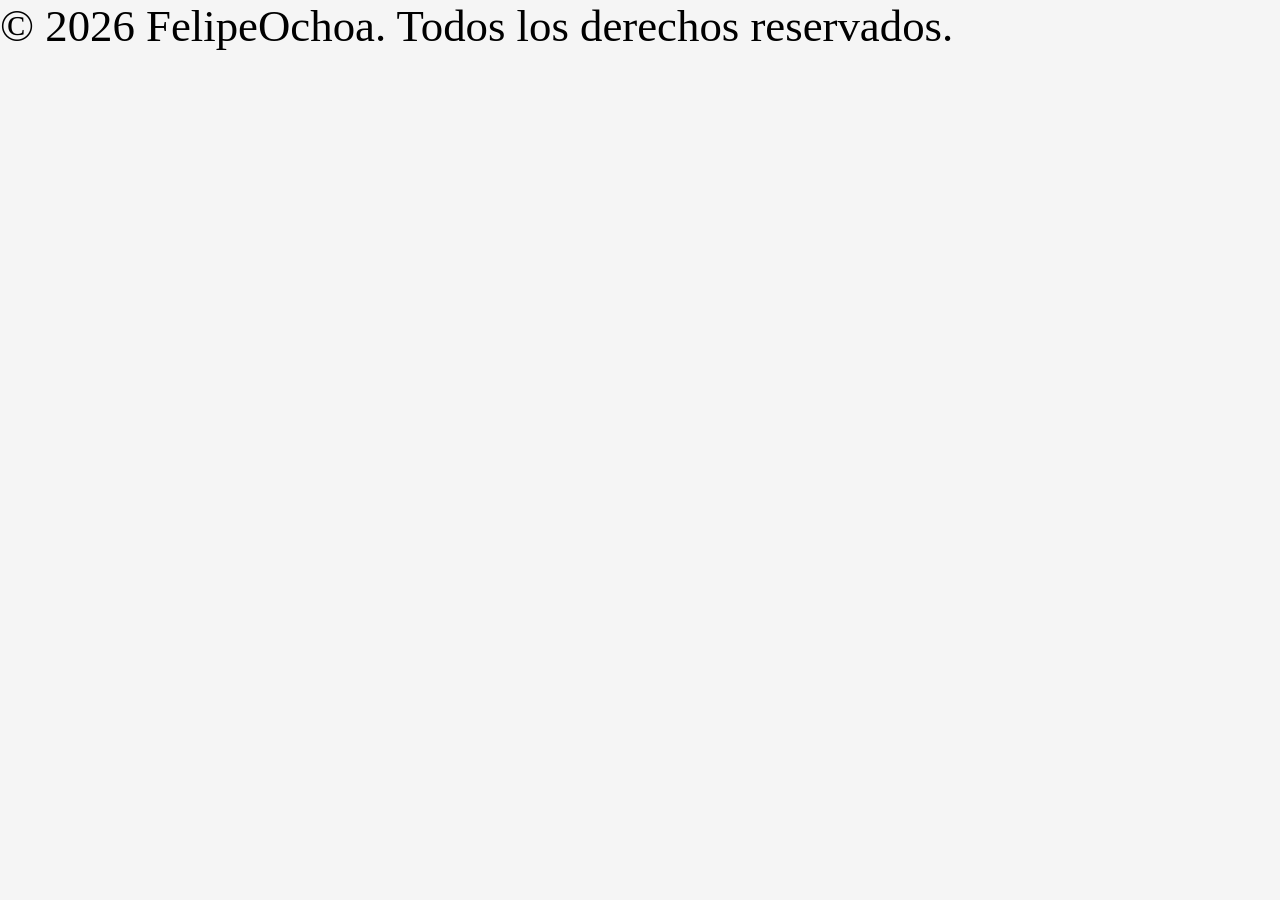
==== index.html @ 76a7f0f1 "Creacion de la estructura inicial, y archivos css principal" ====
<!DOCTYPE html>
    <html lang="es">
    <head>
        <meta charset="UTF-8">
        <meta name="viewport" content="width=device-width, initial-scale=1.0">
        <link rel="stylesheet" href="index.css">
        <title>Landing Page 1</title>
    </head>
    <body>
        <header>

        </header>
        <main>
            
        </main>
        <footer>
            © 2026 FelipeOchoa. Todos los derechos reservados.
        </footer>
    </body>
</html>
---- index.css ----
:root {
    --color-primary: #1E293B;
    --color-secondary: #0D9488;
    --color-success: #10B981;
    --color-error: #EF4444;
    --color-warning: #F59E0B;
    --color-bg: #F8FAFC;
    --color-white: #FFFFFF;
    --color-border: #E2E8F0;
    --color-secondary-10: rgba(13, 148, 136, 0.1);
    --font-main: 'Inter', sans-serif;
    --shadow-sm: 0 1px 3px rgba(0, 0, 0, 0.12), 0 1px 2px rgba(0, 0, 0, 0.24);
    --shadow-md: 0 4px 6px -1px rgba(0, 0, 0, 0.1), 0 2px 4px -1px rgba(0, 0, 0, 0.06);
    --radius-lg: 1em;
    --space-sm: 0.5em;
    --space-md: 1em;
    --space-lg: 1.5em;
}

.seleccion { -webkit-tap-highlight-color: transparent; }


body {
    background: whitesmoke;
    font-size: 3.5vw;
    margin: 0;
    padding: 0;
    width: 100%;
    display: flex;
    place-items: center;
}

@media (min-width: 768px) {
    .body {
        font-size: 3vw;
    }
  }
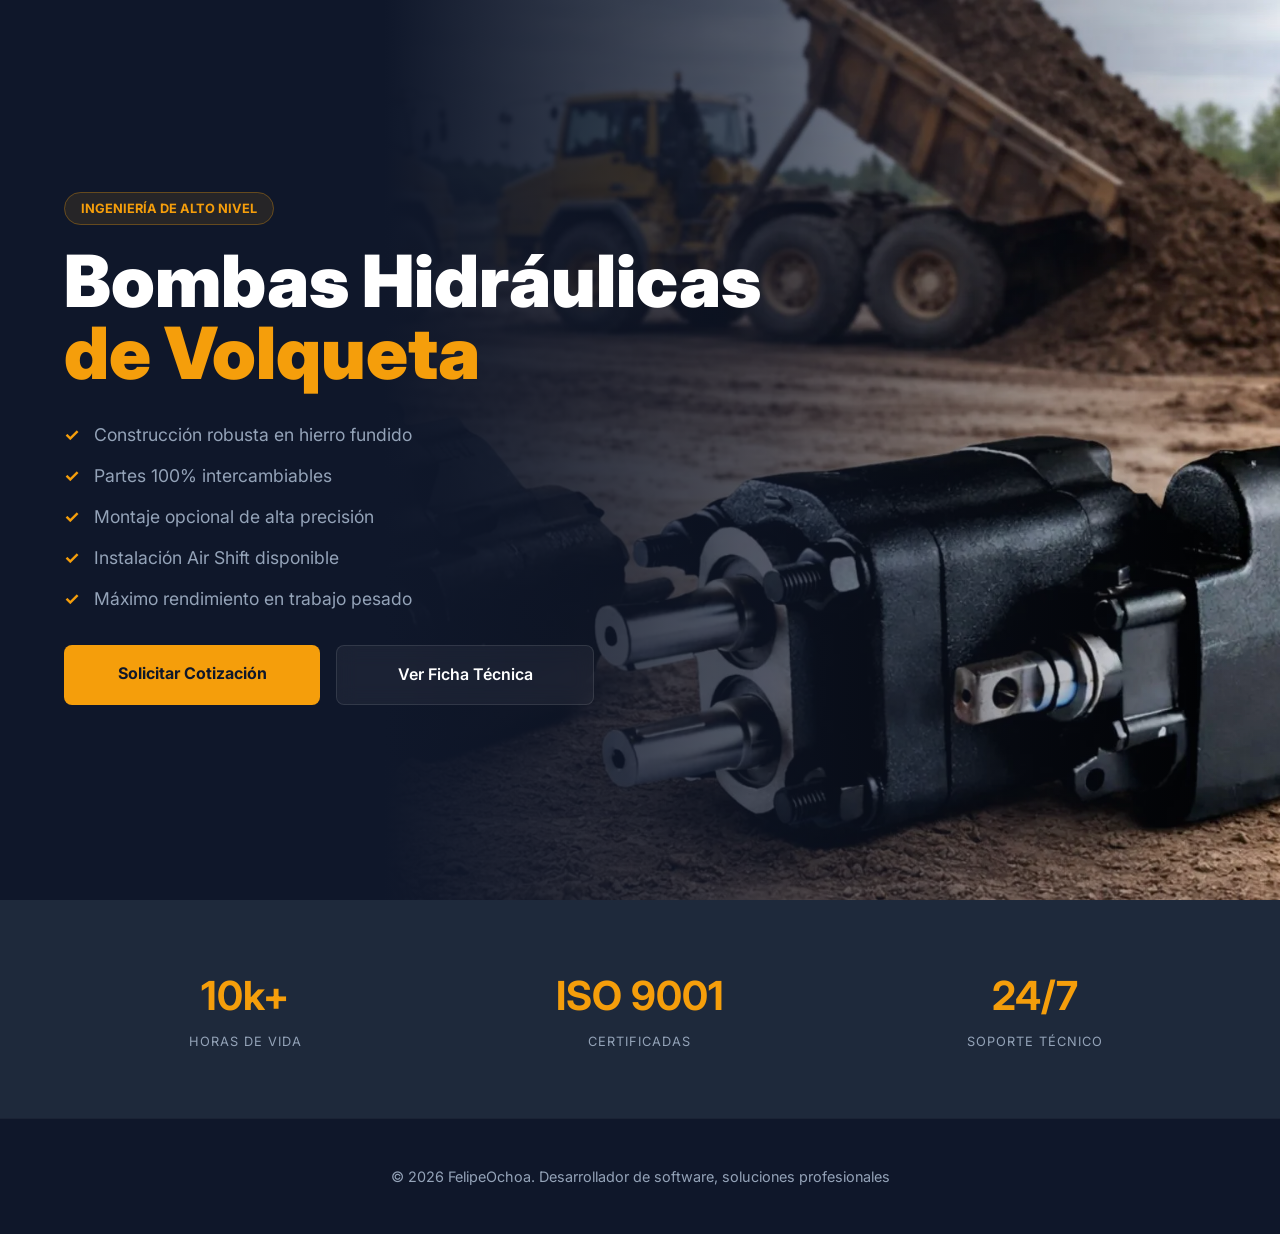
==== commit a946ccc3: "feat: creacion del hero, aplicando modelo semantico y SEO adecuados, creacion de secciones en el mai" ====
--- a/index.html
+++ b/index.html
@@ -1,20 +1,45 @@
 <!DOCTYPE html>
-    <html lang="es">
-    <head>
-        <meta charset="UTF-8">
-        <meta name="viewport" content="width=device-width, initial-scale=1.0">
-        <link rel="stylesheet" href="index.css">
-        <title>Landing Page 1</title>
-    </head>
-    <body>
-        <header>
-
-        </header>
-        <main>
-            
-        </main>
-        <footer>
-            © 2026 FelipeOchoa. Todos los derechos reservados.
-        </footer>
-    </body>
+<html lang="es">
+<head>
+    <meta charset="UTF-8">
+    <meta name="viewport" content="width=device-width, initial-scale=1.0">
+    <link rel="stylesheet" href="index.css">
+    <link href="https://fonts.googleapis.com/css2?family=Inter:wght@400;700;900&display=swap" rel="stylesheet">
+    <title>Bombas Hidráulicas Premium | FelipeOchoa</title>
+</head>
+<body>
+    <header class="mainHeader">
+        <div class="mainHeaderHero">
+            <div class="mainHeaderHeroContainer">
+                <span class="badge">Ingeniería de Alto Nivel</span>
+                <h1>Bombas Hidráulicas <span>de Volqueta</span></h1>
+                <ul class="features-list">
+                    <li>Construcción robusta en hierro fundido</li>
+                    <li>Partes 100% intercambiables</li>
+                    <li>Montaje opcional de alta precisión</li>
+                    <li>Instalación Air Shift disponible</li>
+                    <li>Máximo rendimiento en trabajo pesado</li>
+                </ul>
+                <div class="cta-container">
+                    <a href="#" class="btn-primary">Solicitar Cotización</a>
+                    <a href="#" class="btn-secondary">Ver Ficha Técnica</a>
+                </div>
+            </div>
+            <picture class="mainHeaderHeroImagen">
+                <source srcset="assets/bombas-hidraulicas-volqueta.webp" media="(min-width: 768px)">
+                <img src="assets/bombas-hidraulicas-volqueta.webp" alt="Dos bombas hidráulicas de hierro fundido para volquetas en primer plano con maquinaria pesada trabajando">
+            </picture>
+        </div>
+    </header>
+    <main>
+        <section class="quick-stats">
+            <div class="stat-item"><strong>10k+</strong><span>Horas de Vida</span></div>
+            <div class="stat-item"><strong>ISO 9001</strong><span>Certificadas</span></div>
+            <div class="stat-item"><strong>24/7</strong><span>Soporte Técnico</span></div>
+        </section>
+    </main>
+    <footer>
+        <p>© 2026 FelipeOchoa. Desarrollador de software, soluciones profesionales</p>
+    </footer>
+</body>
 </html>
--- a/index.css
+++ b/index.css
@@ -1,37 +1,209 @@
 :root {
-    --color-primary: #1E293B;
-    --color-secondary: #0D9488;
-    --color-success: #10B981;
-    --color-error: #EF4444;
-    --color-warning: #F59E0B;
-    --color-bg: #F8FAFC;
-    --color-white: #FFFFFF;
-    --color-border: #E2E8F0;
-    --color-secondary-10: rgba(13, 148, 136, 0.1);
+    --color-primary: #f59e0b;
+    --color-primary-hover: #d97706;
+    --color-dark: #0f172a;
+    --color-dark-accent: #1e293b;
+    --color-white: #ffffff;
+    --color-text-muted: #94a3b8;
     --font-main: 'Inter', sans-serif;
-    --shadow-sm: 0 1px 3px rgba(0, 0, 0, 0.12), 0 1px 2px rgba(0, 0, 0, 0.24);
-    --shadow-md: 0 4px 6px -1px rgba(0, 0, 0, 0.1), 0 2px 4px -1px rgba(0, 0, 0, 0.06);
-    --radius-lg: 1em;
-    --space-sm: 0.5em;
-    --space-md: 1em;
-    --space-lg: 1.5em;
-}
-
-.seleccion { -webkit-tap-highlight-color: transparent; }
-
+    --transition: all 0.3s cubic-bezier(0.4, 0, 0.2, 1);
+}
 
 body {
-    background: whitesmoke;
-    font-size: 3.5vw;
+    background-color: var(--color-dark);
+    font-family: var(--font-main);
+    color: var(--color-white);
     margin: 0;
     padding: 0;
+    line-height: 1.6;
+}
+
+.mainHeaderHero {
+    position: relative;
     width: 100%;
+    height: 100vh;
+    min-height: 600px;
     display: flex;
-    place-items: center;
-}
-
-@media (min-width: 768px) {
-    .body {
-        font-size: 3vw;
-    }
-  }+    align-items: center;
+    padding: 0 5%;
+    box-sizing: border-box;
+    overflow: hidden;
+}
+
+.mainHeaderHeroContainer {
+    position: relative;
+    z-index: 10;
+    max-width: 700px;
+    animation: fadeInUp 1s ease-out;
+}
+
+.badge {
+    background: rgba(245, 158, 11, 0.1);
+    color: var(--color-primary);
+    padding: 0.5rem 1rem;
+    border-radius: 50px;
+    font-size: 0.8rem;
+    font-weight: 700;
+    text-transform: uppercase;
+    border: 1px solid rgba(245, 158, 11, 0.3);
+}
+
+h1 {
+    font-size: clamp(2.5rem, 8vw, 4.5rem);
+    line-height: 1;
+    margin: 1.5rem 0;
+    font-weight: 900;
+}
+
+h1 span {
+    display: block;
+    color: var(--color-primary);
+}
+
+.features-list {
+    list-style: none;
+    padding: 0;
+    margin: 2rem 0;
+}
+
+.features-list li {
+    margin-bottom: 0.8rem;
+    display: flex;
+    align-items: center;
+    font-size: 1.1rem;
+    color: var(--color-text-muted);
+}
+
+.features-list li::before {
+    content: "✓";
+    color: var(--color-primary);
+    font-weight: bold;
+    margin-right: 15px;
+}
+
+.cta-container {
+    display: flex;
+    gap: 1rem;
+    flex-wrap: wrap;
+}
+
+.btn-primary {
+    background: var(--color-primary);
+    color: var(--color-dark);
+    padding: 1rem 2rem;
+    border-radius: 8px;
+    text-decoration: none;
+    font-weight: 700;
+    transition: var(--transition);
+    width: 12em;
+    text-align: center;
+}
+
+.btn-primary:hover {
+    background: var(--color-primary-hover);
+    transform: translateY(-2px);
+    box-shadow: 0 10px 20px rgba(245, 158, 11, 0.2);
+}
+
+.btn-secondary {
+    background: rgba(255, 255, 255, 0.05);
+    color: var(--color-white);
+    padding: 1rem 2rem;
+    border-radius: 8px;
+    text-decoration: none;
+    font-weight: 600;
+    backdrop-filter: blur(10px);
+    border: 1px solid rgba(255, 255, 255, 0.1);
+    transition: var(--transition);
+    width: 12em;
+    text-align: center;
+}
+
+.btn-secondary:hover {
+    background: rgba(255, 255, 255, 0.1);
+}
+
+.mainHeaderHeroImagen {
+    position: absolute;
+    top: 0;
+    right: 0;
+    width: 100%;
+    height: 100%;
+    z-index: 1;
+}
+
+.mainHeaderHeroImagen img {
+    width: 100%;
+    height: 100%;
+    object-fit: cover;
+    object-position: center;
+}
+
+.mainHeaderHeroImagen::after {
+    content: "";
+    position: absolute;
+    inset: 0;
+    background: linear-gradient(90deg, 
+        var(--color-dark) 0%, 
+        var(--color-dark) 30%, 
+        rgba(15, 23, 42, 0.7) 60%, 
+        transparent 100%);
+    z-index: 2;
+}
+
+.quick-stats {
+    display: grid;
+    grid-template-columns: repeat(auto-fit, minmax(200px, 1fr));
+    gap: 2rem;
+    padding: 4rem 5%;
+    background: var(--color-dark-accent);
+}
+
+.stat-item {
+    text-align: center;
+}
+
+.stat-item strong {
+    display: block;
+    font-size: 2.5rem;
+    color: var(--color-primary);
+}
+
+.stat-item span {
+    color: var(--color-text-muted);
+    text-transform: uppercase;
+    font-size: 0.8rem;
+    letter-spacing: 1px;
+}
+
+footer {
+    text-align: center;
+    padding: 2rem;
+    font-size: 0.9rem;
+    color: var(--color-text-muted);
+    border-top: 1px solid rgba(255,255,255,0.05);
+}
+
+@keyframes fadeInUp {
+    from {
+        opacity: 0;
+        transform: translateY(30px);
+    }
+    to {
+        opacity: 1;
+        transform: translateY(0);
+    }
+}
+
+@media (max-width: 768px) {
+    .mainHeaderHeroImagen::after {
+        background: linear-gradient(0deg, 
+            var(--color-dark) 20%, 
+            rgba(15, 23, 42, 0.8) 100%);
+    }
+    
+    .mainHeaderHero {
+        align-items: flex-end;
+        padding-bottom: 3rem;
+    }
+}
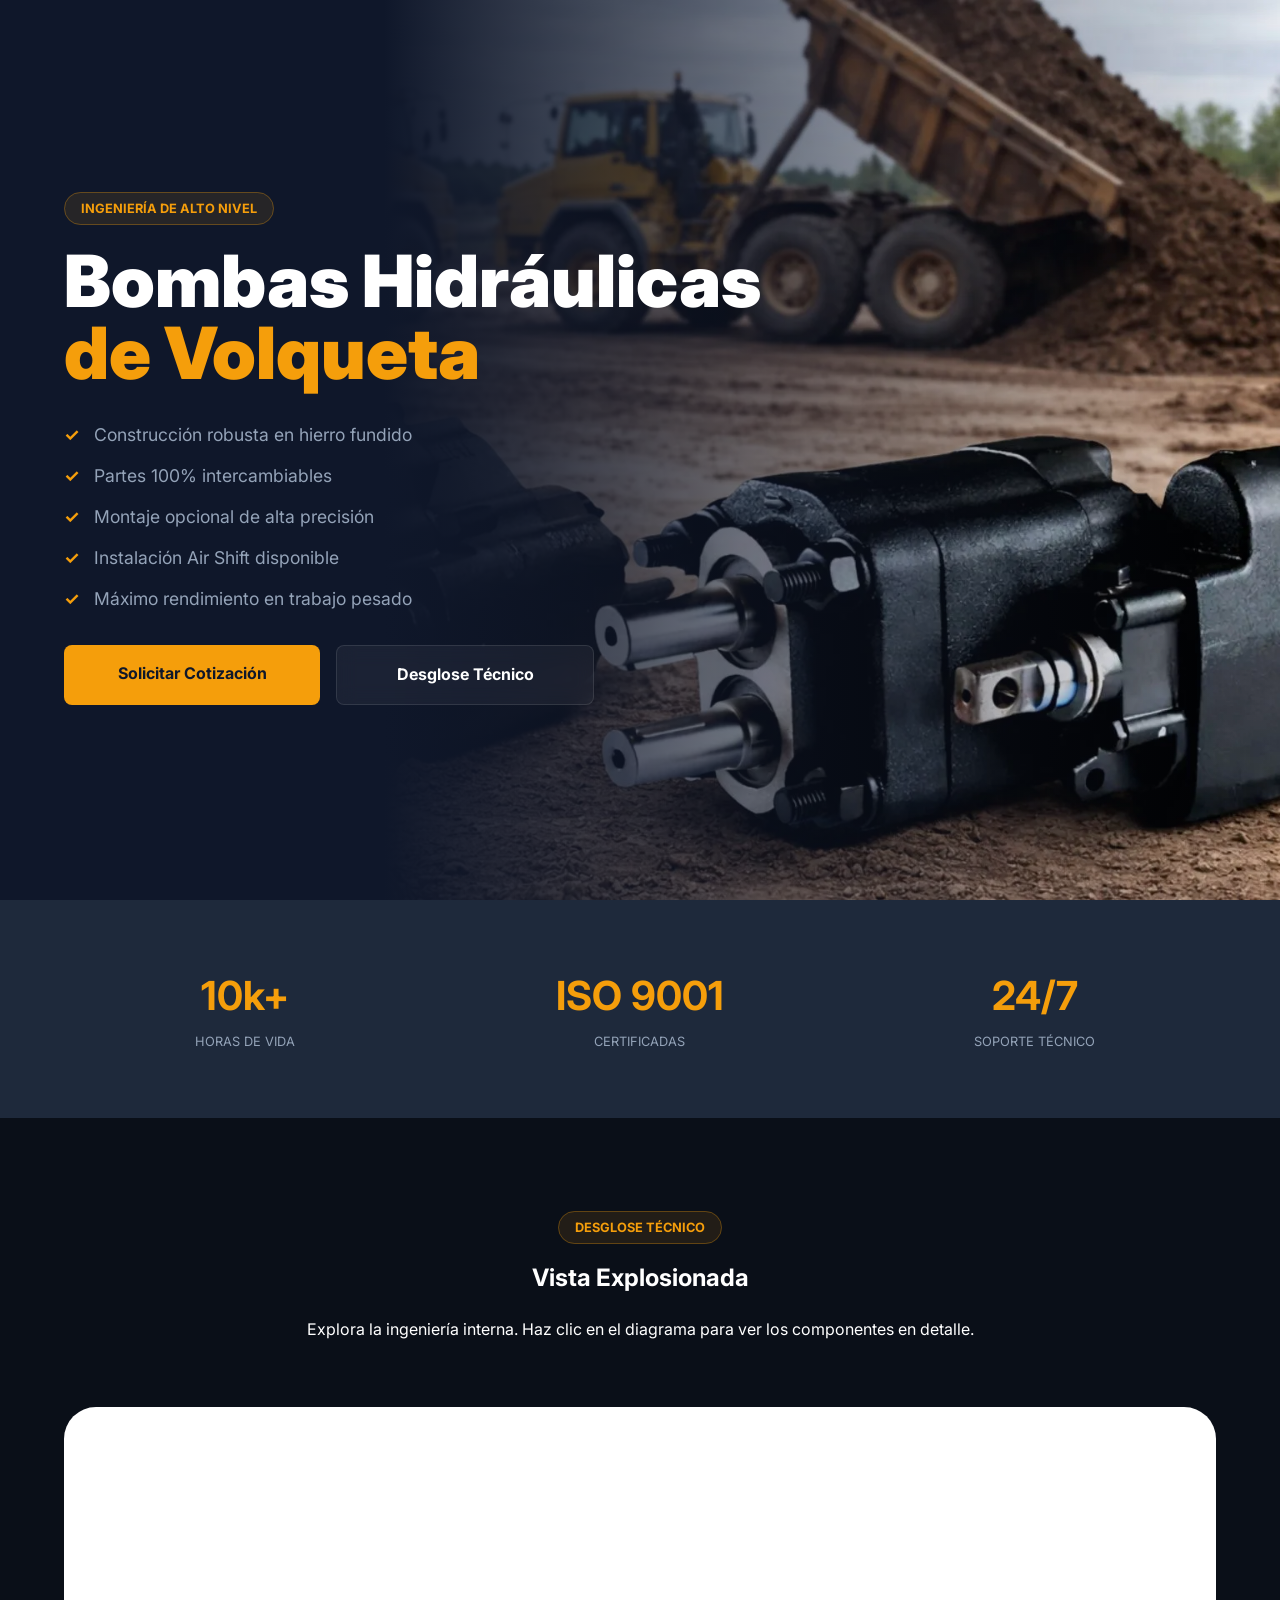
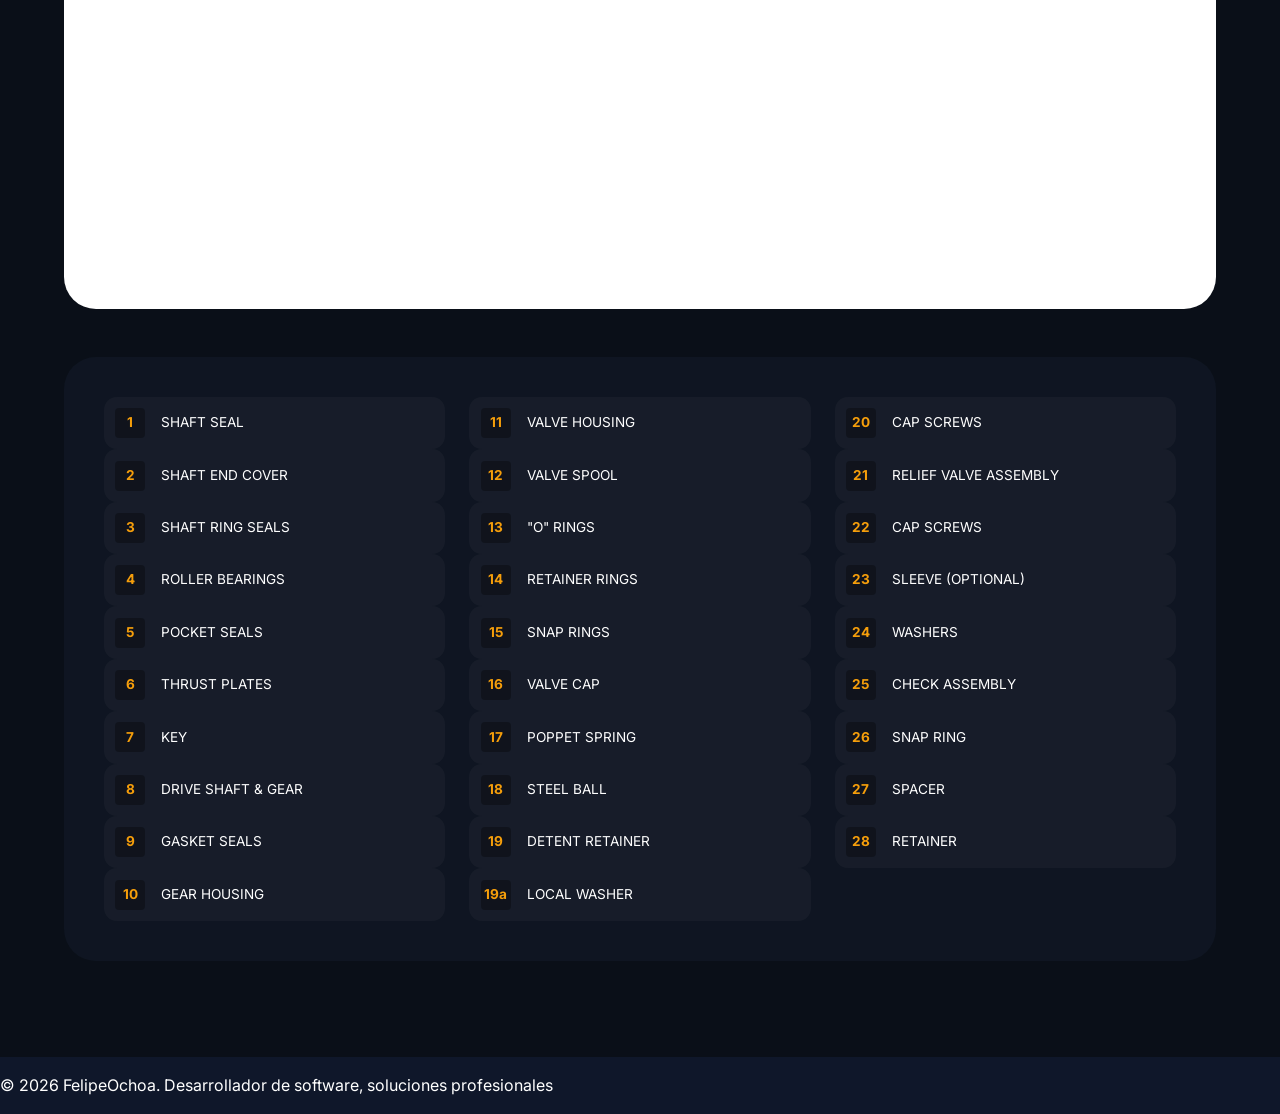
==== commit af61a6bc: "feat: añadir vista técnica explosionada con modal interactivo y optimización SEO" ====
--- a/index.html
+++ b/index.html
@@ -5,6 +5,7 @@
     <meta name="viewport" content="width=device-width, initial-scale=1.0">
     <link rel="stylesheet" href="index.css">
     <link href="https://fonts.googleapis.com/css2?family=Inter:wght@400;700;900&display=swap" rel="stylesheet">
+    <link rel="stylesheet" href="https://fonts.googleapis.com/css2?family=Material+Symbols+Outlined:wght,FILL@100..700,0..1" />
     <title>Bombas Hidráulicas Premium | FelipeOchoa</title>
 </head>
 <body>
@@ -22,24 +23,160 @@
                 </ul>
                 <div class="cta-container">
                     <a href="#" class="btn-primary">Solicitar Cotización</a>
-                    <a href="#" class="btn-secondary">Ver Ficha Técnica</a>
+                    <a href="#specs" class="btn-secondary">Desglose Técnico</a>
                 </div>
             </div>
             <picture class="mainHeaderHeroImagen">
                 <source srcset="assets/bombas-hidraulicas-volqueta.webp" media="(min-width: 768px)">
-                <img src="assets/bombas-hidraulicas-volqueta.webp" alt="Dos bombas hidráulicas de hierro fundido para volquetas en primer plano con maquinaria pesada trabajando">
+                <img src="assets/bombas-hidraulicas-volqueta.webp" alt="Dos bombas hidráulicas de hierro fundido para volquetas en primer plano con maquinaria pesada trabajando en una construcción de fondo">
             </picture>
         </div>
     </header>
+
     <main>
         <section class="quick-stats">
             <div class="stat-item"><strong>10k+</strong><span>Horas de Vida</span></div>
             <div class="stat-item"><strong>ISO 9001</strong><span>Certificadas</span></div>
             <div class="stat-item"><strong>24/7</strong><span>Soporte Técnico</span></div>
         </section>
+
+        <section id="specs" class="technical-specs">
+            <div class="specs-container">
+                <div class="specs-header">
+                    <span class="badge">Desglose Técnico</span>
+                    <h2>Vista <span>Explosionada</span></h2>
+                    <p>Explora la ingeniería interna. Haz clic en el diagrama para ver los componentes en detalle.</p>
+                </div>
+        
+                <div class="exploded-view-banner" onclick="openExplorerModal()">
+                    <div class="crossfade-slider">
+                        <img src="assets/bomba-hidraulica-despiece-frontal.webp" alt="Vista explosionada frontal de bomba hidráulica para volqueta mostrando el eje de mando y sellos principales" class="slide" style="--d: 0s">
+                        <img src="assets/diagrama-tecnico-bomba-volqueta.webp" alt="Diagrama técnico detallado de los componentes internos y cuerpo de engranajes de una bomba hidráulica industrial." class="slide" style="--d: 4s">
+                        <img src="assets/plano-ensamble-bomba-hidraulica.webp" alt="Plano de ensamble y despiece técnico resaltando la valvulería y tornillería de precisión de la bomba" class="slide" style="--d: 8s">
+                    </div>
+                    <div class="overlay-glass"></div>
+                    <div class="zoom-indicator">
+                        <div class="zoom-icon">
+                            <span class="material-symbols-outlined">zoom_in</span>
+                        </div>
+                    </div>
+                </div>
+        
+                <div class="components-grid">
+                    <div class="grid-column">
+                        <div class="component-item"><b>1</b><span>SHAFT SEAL</span></div>
+                        <div class="component-item"><b>2</b><span>SHAFT END COVER</span></div>
+                        <div class="component-item"><b>3</b><span>SHAFT RING SEALS</span></div>
+                        <div class="component-item"><b>4</b><span>ROLLER BEARINGS</span></div>
+                        <div class="component-item"><b>5</b><span>POCKET SEALS</span></div>
+                        <div class="component-item"><b>6</b><span>THRUST PLATES</span></div>
+                        <div class="component-item"><b>7</b><span>KEY</span></div>
+                        <div class="component-item"><b>8</b><span>DRIVE SHAFT & GEAR</span></div>
+                        <div class="component-item"><b>9</b><span>GASKET SEALS</span></div>
+                        <div class="component-item"><b>10</b><span>GEAR HOUSING</span></div>
+                    </div>
+        
+                    <div class="grid-column">
+                        <div class="component-item"><b>11</b><span>VALVE HOUSING</span></div>
+                        <div class="component-item"><b>12</b><span>VALVE SPOOL</span></div>
+                        <div class="component-item"><b>13</b><span>"O" RINGS</span></div>
+                        <div class="component-item"><b>14</b><span>RETAINER RINGS</span></div>
+                        <div class="component-item"><b>15</b><span>SNAP RINGS</span></div>
+                        <div class="component-item"><b>16</b><span>VALVE CAP</span></div>
+                        <div class="component-item"><b>17</b><span>POPPET SPRING</span></div>
+                        <div class="component-item"><b>18</b><span>STEEL BALL</span></div>
+                        <div class="component-item"><b>19</b><span>DETENT RETAINER</span></div>
+                        <div class="component-item"><b>19a</b><span>LOCAL WASHER</span></div>
+                    </div>
+        
+                    <div class="grid-column">
+                        <div class="component-item"><b>20</b><span>CAP SCREWS</span></div>
+                        <div class="component-item"><b>21</b><span>RELIEF VALVE ASSEMBLY</span></div>
+                        <div class="component-item"><b>22</b><span>CAP SCREWS</span></div>
+                        <div class="component-item"><b>23</b><span>SLEEVE (OPTIONAL)</span></div>
+                        <div class="component-item"><b>24</b><span>WASHERS</span></div>
+                        <div class="component-item"><b>25</b><span>CHECK ASSEMBLY</span></div>
+                        <div class="component-item"><b>26</b><span>SNAP RING</span></div>
+                        <div class="component-item"><b>27</b><span>SPACER</span></div>
+                        <div class="component-item"><b>28</b><span>RETAINER</span></div>
+                    </div>
+                </div>
+            </div>
+        </section>
     </main>
+
+    <div id="explorerModal" class="modal-explorer">
+        <div class="modal-content">
+            <button class="modal-close" onclick="closeExplorerModal()">
+                <span class="material-symbols-outlined">close</span>
+            </button>
+            <div class="modal-body">
+                <img id="modalImage" src="assets/bomba-hidraulica-despiece-frontal.webp" alt="Vista explosionada frontal de bomba hidráulica para volqueta mostrando el eje de mando y sellos principales.">
+            </div>
+            <div class="modal-controls">
+                <button class="control-btn" onclick="changeModalImage(-1)">
+                    <span class="material-symbols-outlined">arrow_back_ios_new</span>
+                </button>
+                <div id="modalCounter">1 / 3</div>
+                <button class="control-btn" onclick="changeModalImage(1)">
+                    <span class="material-symbols-outlined">arrow_forward_ios</span>
+                </button>
+            </div>
+        </div>
+    </div>
+
     <footer>
         <p>© 2026 FelipeOchoa. Desarrollador de software, soluciones profesionales</p>
     </footer>
+
+    <script>
+        const modalImages = ["assets/bomba-hidraulica-despiece-frontal.webp", "assets/diagrama-tecnico-bomba-volqueta.webp", "assets/plano-ensamble-bomba-hidraulica.webp"];
+        let currentImageIndex = 0;
+
+        function openExplorerModal() {
+            const modal = document.getElementById('explorerModal');
+            modal.style.display = 'flex';
+            setTimeout(() => modal.classList.add('active'), 10);
+            document.body.style.overflow = 'hidden';
+            updateModalImage();
+        }
+
+        function closeExplorerModal() {
+            const modal = document.getElementById('explorerModal');
+            modal.classList.remove('active');
+            setTimeout(() => {
+                modal.style.display = 'none';
+                document.body.style.overflow = 'auto';
+            }, 400);
+        }
+
+        function changeModalImage(direction) {
+            currentImageIndex += direction;
+            if (currentImageIndex >= modalImages.length) currentImageIndex = 0;
+            if (currentImageIndex < 0) currentImageIndex = modalImages.length - 1;
+            updateModalImage();
+        }
+
+        function updateModalImage() {
+            const img = document.getElementById('modalImage');
+            const counter = document.getElementById('modalCounter');
+            img.style.opacity = '0';
+            setTimeout(() => {
+                img.src = modalImages[currentImageIndex];
+                img.style.opacity = '1';
+                counter.innerText = `${currentImageIndex + 1} / ${modalImages.length}`;
+            }, 200);
+        }
+
+        document.getElementById('explorerModal').addEventListener('click', function(e) {
+            if (e.target === this) closeExplorerModal();
+        });
+
+        document.addEventListener('keydown', function(e) {
+            if (e.key === "Escape") closeExplorerModal();
+            if (e.key === "ArrowRight") changeModalImage(1);
+            if (e.key === "ArrowLeft") changeModalImage(-1);
+        });
+    </script>
 </body>
 </html>
--- a/index.css
+++ b/index.css
@@ -14,7 +14,6 @@
     font-family: var(--font-main);
     color: var(--color-white);
     margin: 0;
-    padding: 0;
     line-height: 1.6;
 }
 
@@ -22,7 +21,6 @@
     position: relative;
     width: 100%;
     height: 100vh;
-    min-height: 600px;
     display: flex;
     align-items: center;
     padding: 0 5%;
@@ -87,9 +85,7 @@
     flex-wrap: wrap;
 }
 
-.btn-primary {
-    background: var(--color-primary);
-    color: var(--color-dark);
+.btn-primary, .btn-secondary {
     padding: 1rem 2rem;
     border-radius: 8px;
     text-decoration: none;
@@ -99,36 +95,15 @@
     text-align: center;
 }
 
-.btn-primary:hover {
-    background: var(--color-primary-hover);
-    transform: translateY(-2px);
-    box-shadow: 0 10px 20px rgba(245, 158, 11, 0.2);
-}
-
-.btn-secondary {
-    background: rgba(255, 255, 255, 0.05);
-    color: var(--color-white);
-    padding: 1rem 2rem;
-    border-radius: 8px;
-    text-decoration: none;
-    font-weight: 600;
-    backdrop-filter: blur(10px);
-    border: 1px solid rgba(255, 255, 255, 0.1);
-    transition: var(--transition);
-    width: 12em;
-    text-align: center;
-}
-
-.btn-secondary:hover {
-    background: rgba(255, 255, 255, 0.1);
-}
+.btn-primary { background: var(--color-primary); color: var(--color-dark); }
+.btn-primary:hover { background: var(--color-primary-hover); transform: translateY(-2px); box-shadow: 0 10px 20px rgba(245, 158, 11, 0.2); }
+
+.btn-secondary { background: rgba(255, 255, 255, 0.05); color: var(--color-white); border: 1px solid rgba(255, 255, 255, 0.1); backdrop-filter: blur(10px); }
+.btn-secondary:hover { background: rgba(255, 255, 255, 0.1); }
 
 .mainHeaderHeroImagen {
     position: absolute;
-    top: 0;
-    right: 0;
-    width: 100%;
-    height: 100%;
+    inset: 0;
     z-index: 1;
 }
 
@@ -136,18 +111,13 @@
     width: 100%;
     height: 100%;
     object-fit: cover;
-    object-position: center;
 }
 
 .mainHeaderHeroImagen::after {
     content: "";
     position: absolute;
     inset: 0;
-    background: linear-gradient(90deg, 
-        var(--color-dark) 0%, 
-        var(--color-dark) 30%, 
-        rgba(15, 23, 42, 0.7) 60%, 
-        transparent 100%);
+    background: linear-gradient(90deg, var(--color-dark) 0%, var(--color-dark) 30%, transparent 100%);
     z-index: 2;
 }
 
@@ -159,51 +129,185 @@
     background: var(--color-dark-accent);
 }
 
-.stat-item {
-    text-align: center;
-}
-
-.stat-item strong {
-    display: block;
-    font-size: 2.5rem;
+.stat-item { text-align: center; }
+.stat-item strong { display: block; font-size: 2.5rem; color: var(--color-primary); }
+.stat-item span { color: var(--color-text-muted); text-transform: uppercase; font-size: 0.8rem; }
+
+.technical-specs { background-color: #0a0f18; padding: 6rem 5%; }
+.specs-header { text-align: center; margin-bottom: 4rem; }
+
+.exploded-view-banner {
+    position: relative;
+    height: 500px;
+    background: white;
+    border-radius: 2rem;
+    overflow: hidden;
+    cursor: pointer;
+    border: 1px solid rgba(255, 255, 255, 0.1);
+    transition: var(--transition);
+    margin-bottom: 3rem;
+}
+
+.slide {
+    position: absolute;
+    inset: 0;
+    width: 100%;
+    height: 100%;
+    object-fit: contain;
+    opacity: 0;
+    animation: crossfade 12s infinite;
+    animation-delay: var(--d);
+}
+
+@keyframes crossfade { 0%, 33% { opacity: 1; } 41%, 100% { opacity: 0; } }
+
+.zoom-indicator {
+    position: absolute;
+    inset: 0;
+    display: flex;
+    align-items: center;
+    justify-content: center;
+    opacity: 0;
+    transition: 0.4s;
+    background: rgba(15, 23, 42, 0.2);
+}
+
+.exploded-view-banner:hover .zoom-indicator { opacity: 1; }
+
+.zoom-icon {
+    background: var(--color-primary);
+    padding: 1.2rem;
+    border-radius: 50%;
+    color: var(--color-dark);
+    display: flex;
+    box-shadow: 0 0 30px rgba(245, 158, 11, 0.4);
+}
+
+.components-grid {
+    display: grid;
+    grid-template-columns: repeat(3, 1fr);
+    gap: 1.5rem;
+    background: rgba(21, 28, 44, 0.5);
+    padding: 2.5rem;
+    border-radius: 2rem;
+}
+
+.component-item {
+    display: flex;
+    align-items: center;
+    gap: 1rem;
+    background: rgba(255, 255, 255, 0.03);
+    padding: 0.7rem;
+    border-radius: 0.8rem;
+    font-size: 0.85rem;
+}
+
+.component-item b {
     color: var(--color-primary);
-}
-
-.stat-item span {
-    color: var(--color-text-muted);
-    text-transform: uppercase;
-    font-size: 0.8rem;
-    letter-spacing: 1px;
-}
-
-footer {
-    text-align: center;
+    background: rgba(0,0,0,0.3);
+    width: 30px;
+    height: 30px;
+    display: flex;
+    align-items: center;
+    justify-content: center;
+    border-radius: 4px;
+}
+
+.modal-explorer {
+    display: none;
+    position: fixed;
+    inset: 0;
+    z-index: 9999;
+    background: rgba(5, 7, 10, 0.9);
+    backdrop-filter: blur(12px);
+    align-items: center;
+    justify-content: center;
+    opacity: 0;
+    transition: opacity 0.4s ease;
+}
+
+.modal-explorer.active { opacity: 1; }
+
+.modal-content {
+    position: relative;
+    width: 90%;
+    max-width: 1200px;
+    height: 85vh;
+    display: flex;
+    flex-direction: column;
+    gap: 1.5rem;
+}
+
+.modal-body {
+    flex: 1;
+    background: white;
+    border-radius: 1.5rem;
+    display: flex;
+    align-items: center;
+    justify-content: center;
     padding: 2rem;
+    overflow: hidden;
+}
+
+.modal-body img {
+    max-width: 100%;
+    max-height: 100%;
+    object-fit: contain;
+    transition: opacity 0.3s ease;
+}
+
+.modal-close {
+    position: absolute;
+    top: -1rem;
+    right: -1rem;
+    background: var(--color-primary);
+    border: none;
+    color: var(--color-dark);
+    width: 45px;
+    height: 45px;
+    border-radius: 50%;
+    cursor: pointer;
+    z-index: 10;
+    display: flex;
+    align-items: center;
+    justify-content: center;
+    box-shadow: 0 5px 15px rgba(0,0,0,0.3);
+}
+
+.modal-controls {
+    display: flex;
+    align-items: center;
+    justify-content: center;
+    gap: 2.5rem;
+    background: rgba(255,255,255,0.05);
+    padding: 1rem 3rem;
+    border-radius: 50px;
+    border: 1px solid rgba(255,255,255,0.1);
+    align-self: center;
+}
+
+.control-btn {
+    background: none;
+    border: none;
+    color: white;
+    cursor: pointer;
+    transition: 0.3s;
+    display: flex;
+}
+
+.control-btn:hover { color: var(--color-primary); transform: scale(1.2); }
+
+#modalCounter {
+    font-weight: 700;
+    letter-spacing: 2px;
     font-size: 0.9rem;
     color: var(--color-text-muted);
-    border-top: 1px solid rgba(255,255,255,0.05);
-}
-
-@keyframes fadeInUp {
-    from {
-        opacity: 0;
-        transform: translateY(30px);
-    }
-    to {
-        opacity: 1;
-        transform: translateY(0);
-    }
-}
+}
+
+@keyframes fadeInUp { from { opacity: 0; transform: translateY(30px); } to { opacity: 1; transform: translateY(0); } }
 
 @media (max-width: 768px) {
-    .mainHeaderHeroImagen::after {
-        background: linear-gradient(0deg, 
-            var(--color-dark) 20%, 
-            rgba(15, 23, 42, 0.8) 100%);
-    }
-    
-    .mainHeaderHero {
-        align-items: flex-end;
-        padding-bottom: 3rem;
-    }
+    .components-grid { grid-template-columns: 1fr; }
+    .modal-content { height: 70vh; }
+    .modal-close { top: -2rem; right: 0; }
 }
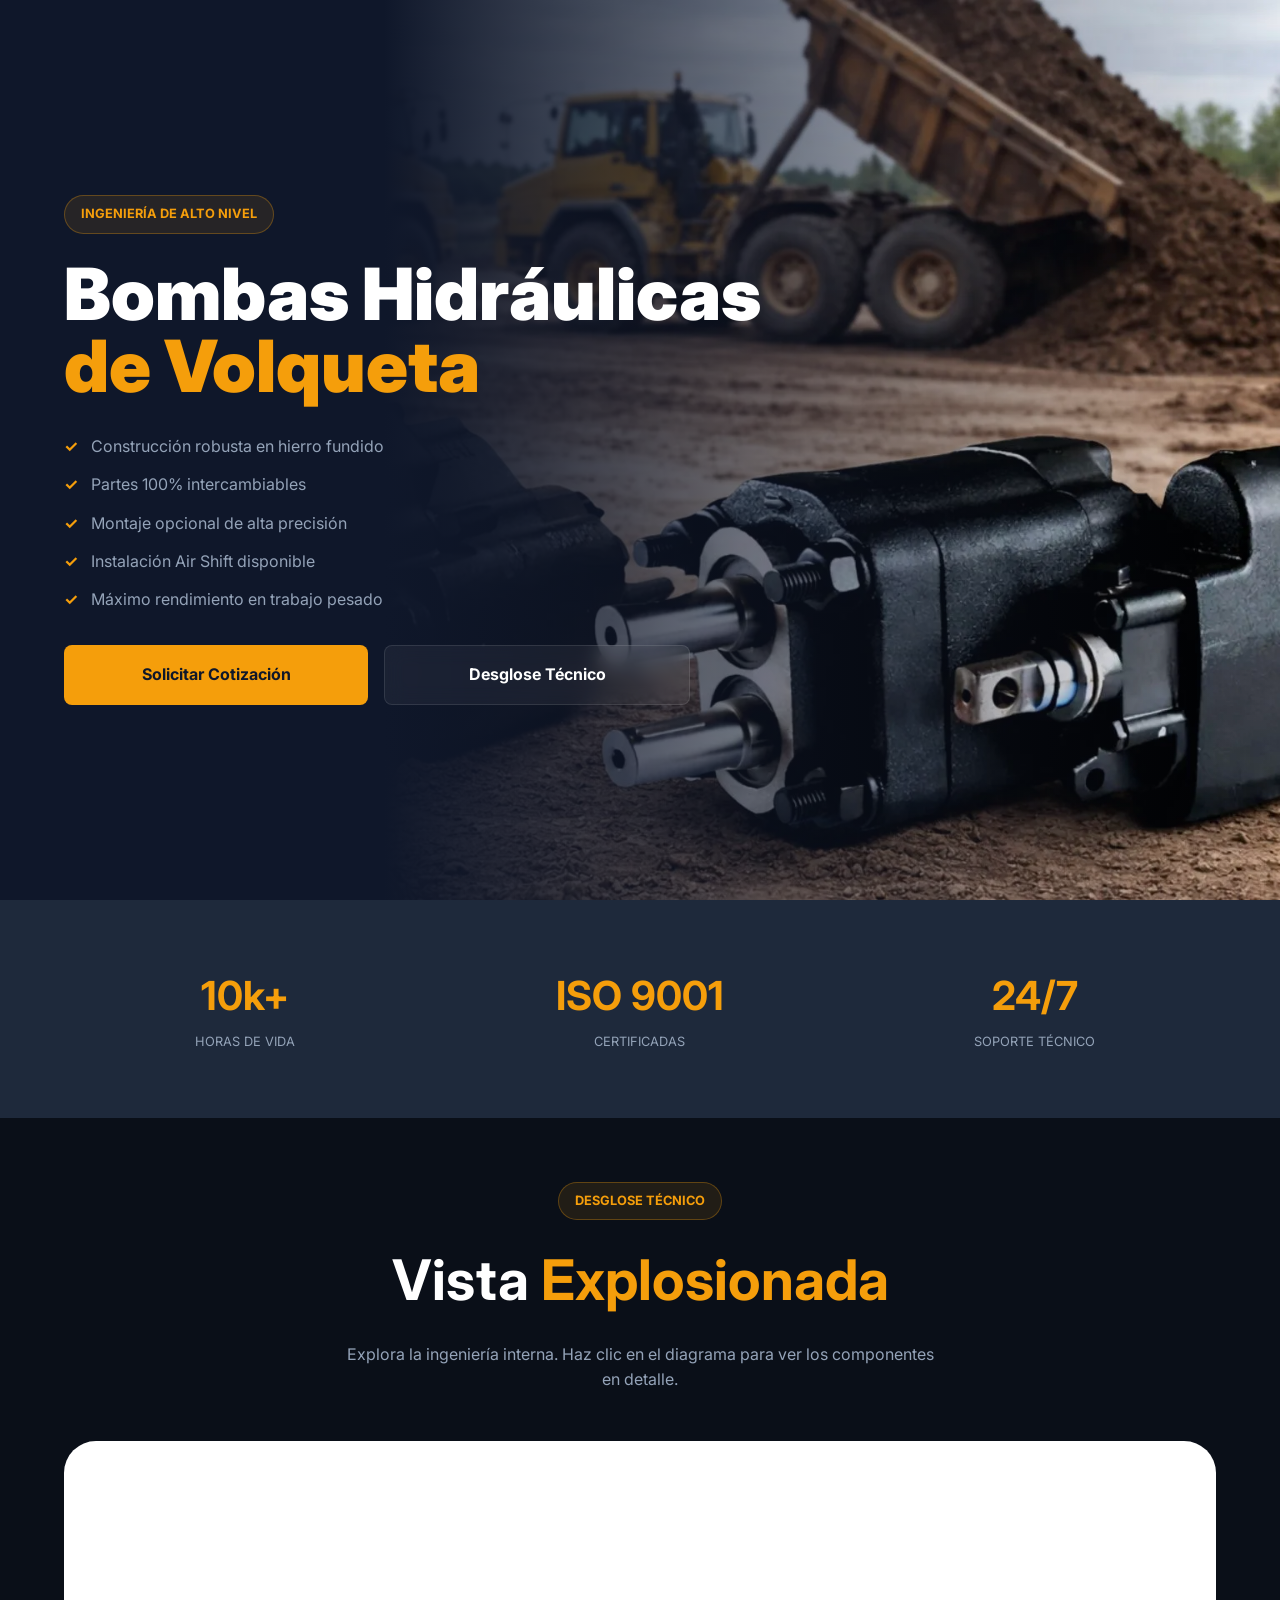
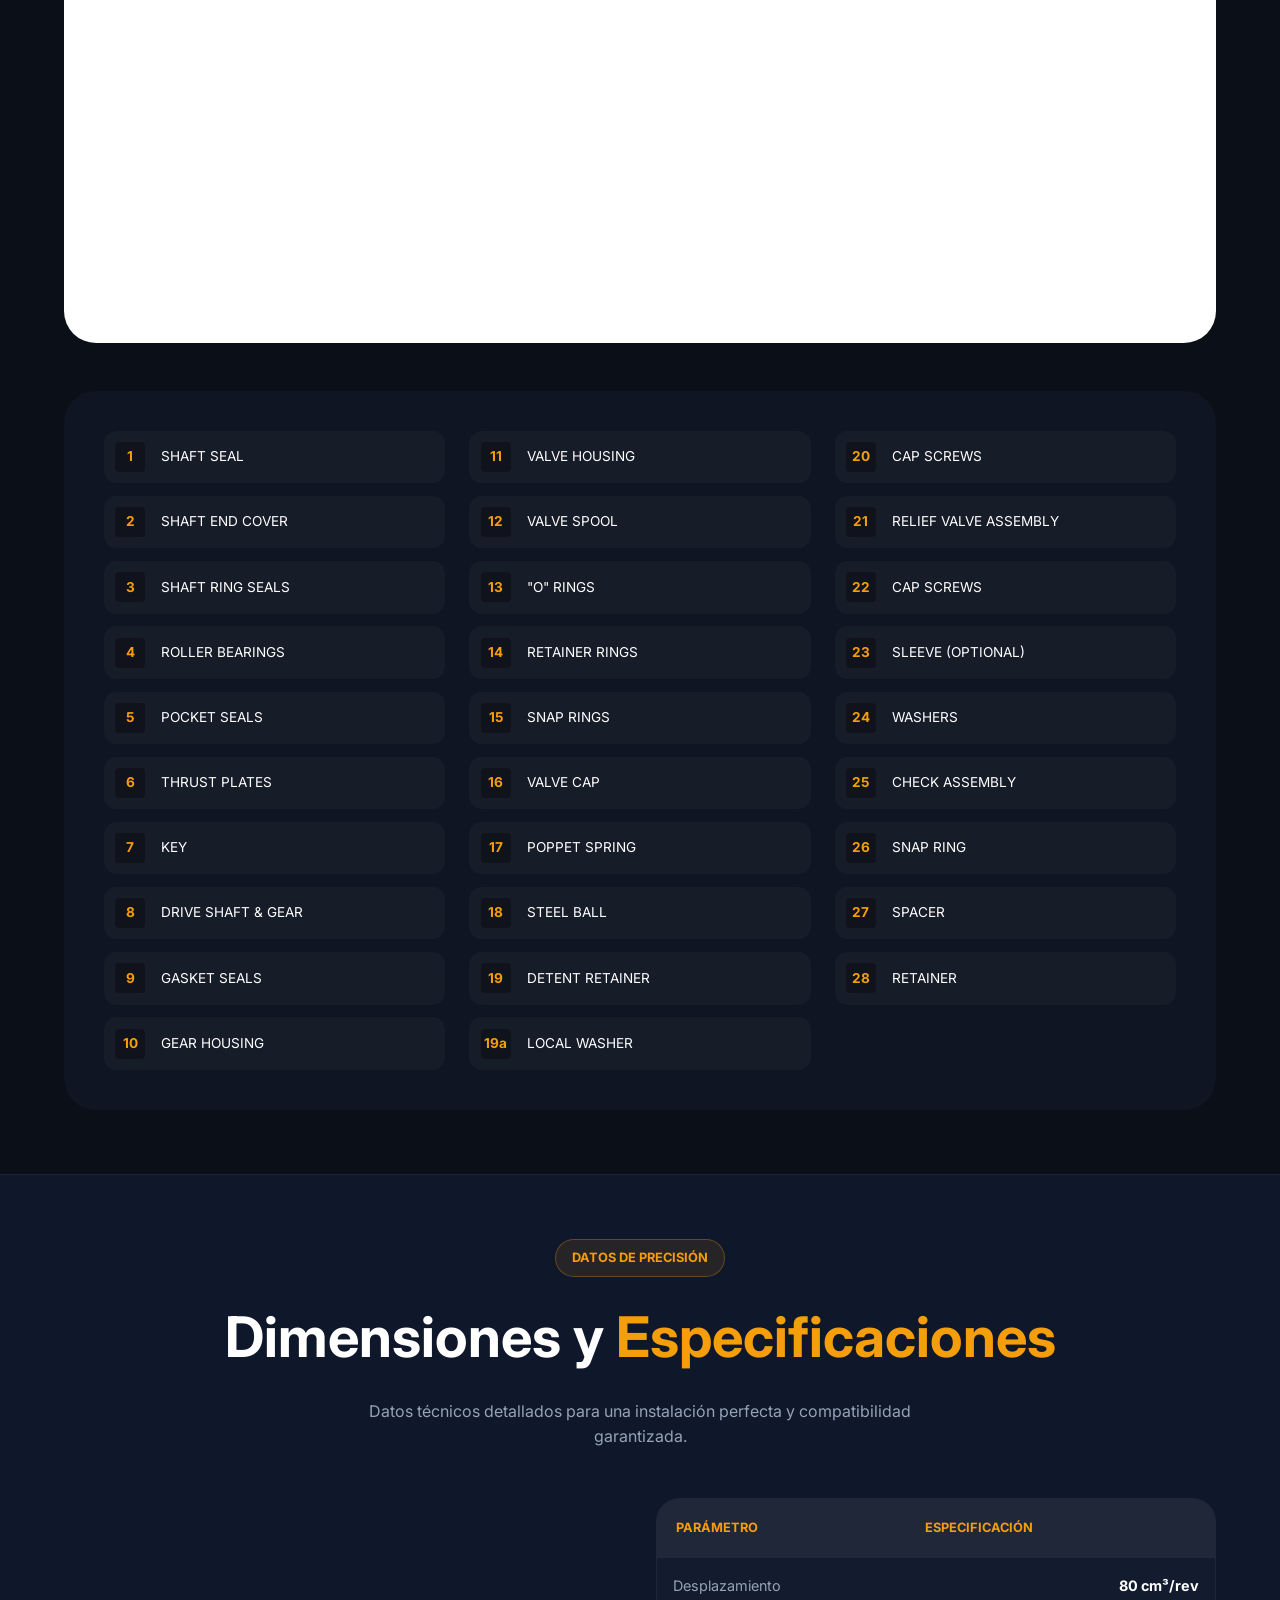
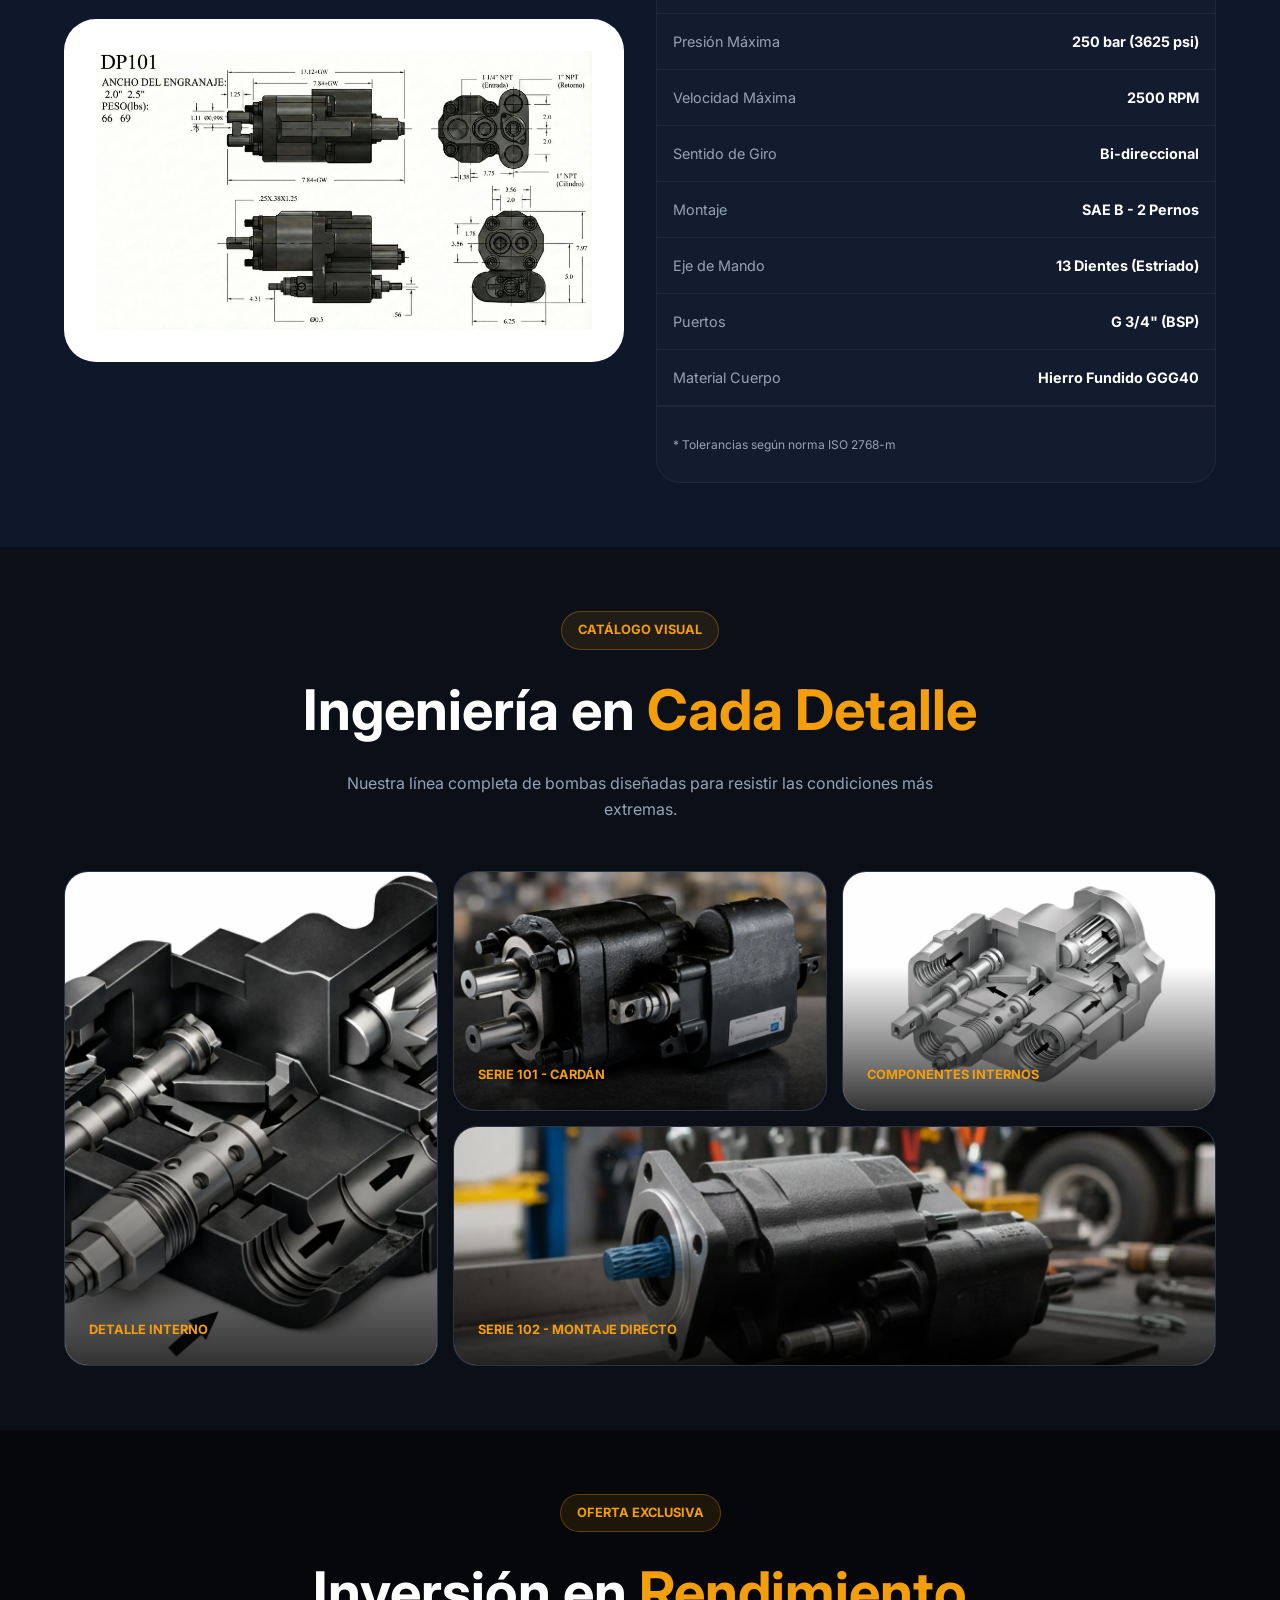
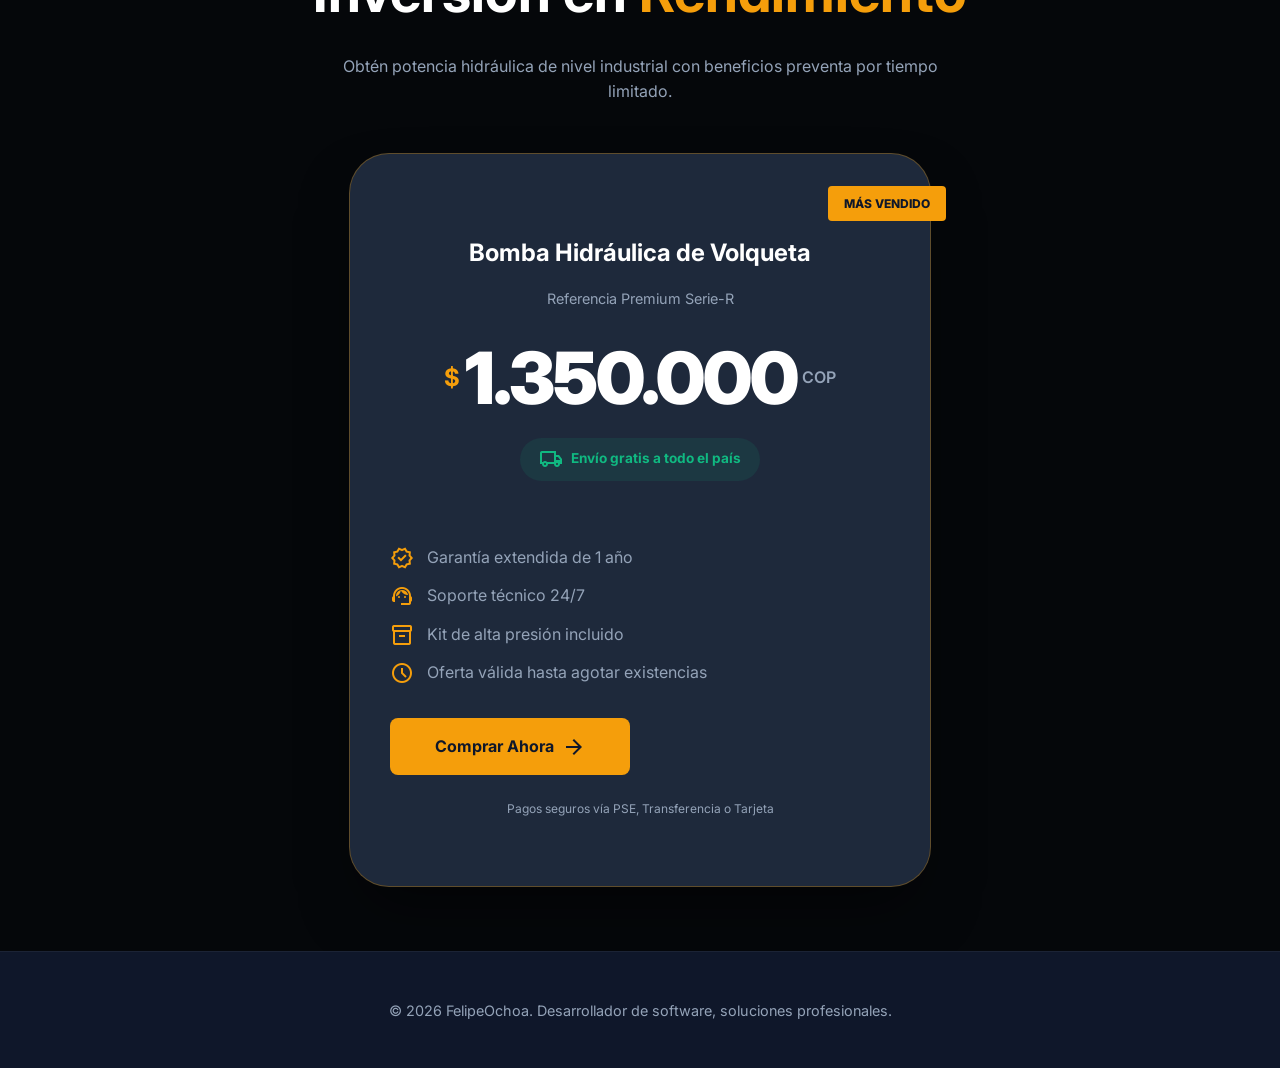
==== commit fdbffc0f: "perf: optimizar tiempos de carga y SEO técnico - Mejora de LCP mediante preload y fetchpriority en H" ====
--- a/index.html
+++ b/index.html
@@ -1,182 +1,229 @@
 <!DOCTYPE html>
 <html lang="es">
-<head>
-    <meta charset="UTF-8">
-    <meta name="viewport" content="width=device-width, initial-scale=1.0">
-    <link rel="stylesheet" href="index.css">
-    <link href="https://fonts.googleapis.com/css2?family=Inter:wght@400;700;900&display=swap" rel="stylesheet">
-    <link rel="stylesheet" href="https://fonts.googleapis.com/css2?family=Material+Symbols+Outlined:wght,FILL@100..700,0..1" />
-    <title>Bombas Hidráulicas Premium | FelipeOchoa</title>
-</head>
-<body>
-    <header class="mainHeader">
-        <div class="mainHeaderHero">
-            <div class="mainHeaderHeroContainer">
-                <span class="badge">Ingeniería de Alto Nivel</span>
-                <h1>Bombas Hidráulicas <span>de Volqueta</span></h1>
-                <ul class="features-list">
-                    <li>Construcción robusta en hierro fundido</li>
-                    <li>Partes 100% intercambiables</li>
-                    <li>Montaje opcional de alta precisión</li>
-                    <li>Instalación Air Shift disponible</li>
-                    <li>Máximo rendimiento en trabajo pesado</li>
-                </ul>
-                <div class="cta-container">
-                    <a href="#" class="btn-primary">Solicitar Cotización</a>
-                    <a href="#specs" class="btn-secondary">Desglose Técnico</a>
+    <head>
+        <meta charset="UTF-8">
+        <meta name="viewport" content="width=device-width, initial-scale=1.0">
+        <title>Bombas Hidráulicas Premium para Volqueta</title>
+        <meta name="description" content="Venta de bombas hidráulicas de alto rendimiento para volquetas. Series C101, C102, G101 y G102. Construcción en hierro fundido, envío gratis y garantía de 1 año.">
+        <meta name="keywords" content="bombas hidráulicas, bomba de volqueta, serie 101, serie 102, toma de fuerza, montaje en cardán, repuestos hidráulicos de maquinaria">
+        <meta name="author" content="FelipeOchoa.com">
+        <meta name="robots" content="index, follow">
+        <link rel="icon" type="image/png" sizes="32x32" href="assets/favicon-32x32.png">
+        <link rel="icon" type="image/png" sizes="96x96" href="assets/favicon-96x96.png">
+        <link rel="icon" type="image/png" sizes="16x16" href="assets/favicon-16x16.png">
+        <link rel="canonical" href="https://felipeochoa.com/">
+        <link rel="preload" as="image" href="assets/bombas-hidraulicas-volqueta.webp" fetchpriority="high">
+        <link rel="stylesheet" href="estilos.css">
+        <link href="https://fonts.googleapis.com/css2?family=Inter:wght@400;700;900&display=swap" rel="stylesheet">
+        <link rel="stylesheet" href="https://fonts.googleapis.com/css2?family=Material+Symbols+Outlined:wght,FILL@100..700,0..1" />
+    </head>
+    <body>
+        <header class="encabezadoPrincipal">
+            <div class="encabezadoPrincipal__hero">
+                <article class="encabezadoPrincipal__contenido">
+                    <span class="etiquetaResalte">Ingeniería de Alto Nivel</span>
+                    <h1 class="encabezadoPrincipal__titulo">Bombas Hidráulicas <span>de Volqueta</span></h1>
+                    <ul class="listaCaracteristicas">
+                        <li class="listaCaracteristicas__item">Construcción robusta en hierro fundido</li>
+                        <li class="listaCaracteristicas__item">Partes 100% intercambiables</li>
+                        <li class="listaCaracteristicas__item">Montaje opcional de alta precisión</li>
+                        <li class="listaCaracteristicas__item">Instalación Air Shift disponible</li>
+                        <li class="listaCaracteristicas__item">Máximo rendimiento en trabajo pesado</li>
+                    </ul>
+                    <nav class="encabezadoPrincipal__acciones">
+                        <a href="#cotizacion" class="boton boton--primario" title="Ir a la sección de precios y cotización">Solicitar Cotización</a>
+                        <a href="#tecnico" class="boton boton--secundario" title="Ver especificaciones técnicas y vista explosionada">Desglose Técnico</a>
+                    </nav>
+                </article>
+                <figure class="encabezadoPrincipal__figura">
+                    <source srcset="assets/bombas-hidraulicas-volqueta.webp" media="(min-width: 768px)">
+                    <img class="encabezadoPrincipal__imagen" src="assets/bombas-hidraulicas-volqueta.webp" alt="Dos bombas hidráulicas de hierro fundido para volquetas en primer plano" title="Bombas hidráulicas premium de hierro fundido" fetchpriority="high">
+                </figure>
+            </div>
+        </header>
+        <main>
+            <section class="seccionEstadisticas">
+                <article class="seccionEstadisticas__item"><strong>10k+</strong><span>Horas de Vida</span></article>
+                <article class="seccionEstadisticas__item"><strong>ISO 9001</strong><span>Certificadas</span></article>
+                <article class="seccionEstadisticas__item"><strong>24/7</strong><span>Soporte Técnico</span></article>
+            </section>
+            <section id="tecnico" class="seccionTecnica">
+                <header class="seccionTecnica__encabezado">
+                    <span class="etiquetaResalte">Desglose Técnico</span>
+                    <h2 class="seccionTecnica__titulo">Vista <span>Explosionada</span></h2>
+                    <p class="seccionTecnica__descripcion">Explora la ingeniería interna. Haz clic en el diagrama para ver los componentes en detalle.</p>
+                </header>
+                <figure class="vistaExplosionada" id="abrirModal" title="Haga clic para ampliar el diagrama de la bomba">
+                    <div class="vistaExplosionada__carrusel">
+                        <img loading="lazy" src="assets/bomba-hidraulica-despiece-frontal.webp" alt="Vista explosionada frontal de bomba hidráulica" title="Despiece frontal bomba hidráulica" class="vistaExplosionada__imagen" style="--retraso: 0s">
+                        <img loading="lazy" src="assets/diagrama-tecnico-bomba-volqueta.webp" alt="Diagrama técnico detallado de engranajes" title="Diagrama de engranajes internos" class="vistaExplosionada__imagen" style="--retraso: 4s">
+                        <img loading="lazy" src="assets/plano-ensamble-bomba-hidraulica.webp" alt="Plano de ensamble y despiece técnico" title="Plano técnico de ensamble" class="vistaExplosionada__imagen" style="--retraso: 8s">
+                    </div>
+                    <div class="vistaExplosionada__indicadorZoom">
+                        <span class="material-symbols-outlined vistaExplosionada__icono">zoom_in</span>
+                    </div>
+                </figure>
+                <article class="cuadriculaComponentes">
+                    <div class="cuadriculaComponentes__columna">
+                        <div class="cuadriculaComponentes__item"><b>1</b><span>SHAFT SEAL</span></div>
+                        <div class="cuadriculaComponentes__item"><b>2</b><span>SHAFT END COVER</span></div>
+                        <div class="cuadriculaComponentes__item"><b>3</b><span>SHAFT RING SEALS</span></div>
+                        <div class="cuadriculaComponentes__item"><b>4</b><span>ROLLER BEARINGS</span></div>
+                        <div class="cuadriculaComponentes__item"><b>5</b><span>POCKET SEALS</span></div>
+                        <div class="cuadriculaComponentes__item"><b>6</b><span>THRUST PLATES</span></div>
+                        <div class="cuadriculaComponentes__item"><b>7</b><span>KEY</span></div>
+                        <div class="cuadriculaComponentes__item"><b>8</b><span>DRIVE SHAFT & GEAR</span></div>
+                        <div class="cuadriculaComponentes__item"><b>9</b><span>GASKET SEALS</span></div>
+                        <div class="cuadriculaComponentes__item"><b>10</b><span>GEAR HOUSING</span></div>
+                    </div>
+                    <div class="cuadriculaComponentes__columna">
+                        <div class="cuadriculaComponentes__item"><b>11</b><span>VALVE HOUSING</span></div>
+                        <div class="cuadriculaComponentes__item"><b>12</b><span>VALVE SPOOL</span></div>
+                        <div class="cuadriculaComponentes__item"><b>13</b><span>"O" RINGS</span></div>
+                        <div class="cuadriculaComponentes__item"><b>14</b><span>RETAINER RINGS</span></div>
+                        <div class="cuadriculaComponentes__item"><b>15</b><span>SNAP RINGS</span></div>
+                        <div class="cuadriculaComponentes__item"><b>16</b><span>VALVE CAP</span></div>
+                        <div class="cuadriculaComponentes__item"><b>17</b><span>POPPET SPRING</span></div>
+                        <div class="cuadriculaComponentes__item"><b>18</b><span>STEEL BALL</span></div>
+                        <div class="cuadriculaComponentes__item"><b>19</b><span>DETENT RETAINER</span></div>
+                        <div class="cuadriculaComponentes__item"><b>19a</b><span>LOCAL WASHER</span></div>
+                    </div>
+                    <div class="cuadriculaComponentes__columna">
+                        <div class="cuadriculaComponentes__item"><b>20</b><span>CAP SCREWS</span></div>
+                        <div class="cuadriculaComponentes__item"><b>21</b><span>RELIEF VALVE ASSEMBLY</span></div>
+                        <div class="cuadriculaComponentes__item"><b>22</b><span>CAP SCREWS</span></div>
+                        <div class="cuadriculaComponentes__item"><b>23</b><span>SLEEVE (OPTIONAL)</span></div>
+                        <div class="cuadriculaComponentes__item"><b>24</b><span>WASHERS</span></div>
+                        <div class="cuadriculaComponentes__item"><b>25</b><span>CHECK ASSEMBLY</span></div>
+                        <div class="cuadriculaComponentes__item"><b>26</b><span>SNAP RING</span></div>
+                        <div class="cuadriculaComponentes__item"><b>27</b><span>SPACER</span></div>
+                        <div class="cuadriculaComponentes__item"><b>28</b><span>RETAINER</span></div>
+                    </div>
+                </article>
+            </section>
+            <section class="seccionDimensiones">
+                <header class="seccionTecnica__encabezado">
+                    <span class="etiquetaResalte">Datos de Precisión</span>
+                    <h2 class="seccionTecnica__titulo">Dimensiones y <span>Especificaciones</span></h2>
+                    <p class="seccionTecnica__descripcion">Datos técnicos detallados para una instalación perfecta y compatibilidad garantizada.</p>
+                </header>
+                <div class="seccionDimensiones__cuadricula">
+                    <figure class="seccionDimensiones__visual">
+                        <img loading="lazy" src="assets/dimensiones-tecnicas.webp" alt="Diagrama de dimensiones técnicas de la bomba" title="Esquema de dimensiones de brida y eje estriado">
+                    </figure>
+                    <div class="seccionDimensiones__contenedorTabla">
+                        <table class="seccionDimensiones__tabla">
+                            <thead>
+                                <tr><th>Parámetro</th><th>Especificación</th></tr>
+                            </thead>
+                            <tbody>
+                                <tr><td>Desplazamiento</td><td>80 cm³/rev</td></tr>
+                                <tr><td>Presión Máxima</td><td>250 bar (3625 psi)</td></tr>
+                                <tr><td>Velocidad Máxima</td><td>2500 RPM</td></tr>
+                                <tr><td>Sentido de Giro</td><td>Bi-direccional</td></tr>
+                                <tr><td>Montaje</td><td>SAE B - 2 Pernos</td></tr>
+                                <tr><td>Eje de Mando</td><td>13 Dientes (Estriado)</td></tr>
+                                <tr><td>Puertos</td><td>G 3/4" (BSP)</td></tr>
+                                <tr><td>Material Cuerpo</td><td>Hierro Fundido GGG40</td></tr>
+                            </tbody>
+                        </table>
+                        <footer class="seccionDimensiones__pieTabla">
+                            <p>* Tolerancias según norma ISO 2768-m</p>
+                        </footer>
+                    </div>
                 </div>
+            </section>
+            <section class="seccionModelos">
+                <header class="seccionTecnica__encabezado">
+                    <span class="etiquetaResalte">Catálogo Visual</span>
+                    <h2 class="seccionTecnica__titulo">Ingeniería en <span>Cada Detalle</span></h2>
+                    <p class="seccionTecnica__descripcion">Nuestra línea completa de bombas diseñadas para resistir las condiciones más extremas.</p>
+                </header>
+                <div class="seccionModelos__cuadricula">
+                    <article class="seccionModelos__tarjeta seccionModelos__tarjeta--alta">
+                        <img loading="lazy" src="assets/despiece-interno-valvulas-bomba.webp" alt="Despiece técnico interno mostrando el sistema de válvulas de la bomba hidráulica" title="Sistema de válvulas de bomba hidráulica serie R">
+                        <div class="seccionModelos__superposicion">
+                            <span class="seccionModelos__nombre">Detalle Interno</span>
+                        </div>
+                    </article>
+                    <article class="seccionModelos__tarjeta">
+                        <img loading="lazy" src="assets/bomba-hidraulica-101-montaje-cardan.webp" alt="Bomba hidráulica serie 101 para volqueta con configuración de montaje en cardán" title="Bomba serie 101 lista para montaje en cardán">
+                        <div class="seccionModelos__superposicion">
+                            <span class="seccionModelos__nombre">Serie 101 - Cardán</span>
+                        </div>
+                    </article>
+                    <article class="seccionModelos__tarjeta">
+                        <img loading="lazy" src="assets/componentes-internos-bomba-hidraulica.webp" alt="Vista detallada de los componentes internos y engranajes de la bomba hidráulica" title="Engranajes y componentes internos de precisión">
+                        <div class="seccionModelos__superposicion">
+                            <span class="seccionModelos__nombre">Componentes Internos</span>
+                        </div>
+                    </article>
+                    <article class="seccionModelos__tarjeta seccionModelos__tarjeta--ancha">
+                        <img loading="lazy" src="assets/bomba-hidraulica-102-toma-fuerza-directa.webp" alt="Bomba hidráulica serie 102 de montaje directo para toma de fuerza de equipo pesado" title="Bomba serie 102 para toma de fuerza directa">
+                        <div class="seccionModelos__superposicion">
+                            <span class="seccionModelos__nombre">Serie 102 - Montaje Directo</span>
+                        </div>
+                    </article>
+                </div>
+            </section>
+            <section class="seccionPrecios" id="cotizacion">
+                <header class="seccionTecnica__encabezado">
+                    <span class="etiquetaResalte">Oferta Exclusiva</span>
+                    <h2 class="seccionTecnica__titulo">Inversión en <span>Rendimiento</span></h2>
+                    <p class="seccionTecnica__descripcion">Obtén potencia hidráulica de nivel industrial con beneficios preventa por tiempo limitado.</p>
+                </header>
+                <div class="seccionPrecios__contenedor">
+                    <article class="tarjetaPrecio tarjetaPrecio--destacada">
+                        <div class="tarjetaPrecio__etiqueta">Más Vendido</div>
+                        <header class="tarjetaPrecio__encabezado">
+                            <h3>Bomba Hidráulica de Volqueta</h3>
+                            <p>Referencia Premium Serie-R</p>
+                        </header>
+                        <div class="tarjetaPrecio__monto">
+                            <span class="tarjetaPrecio__moneda">$</span>
+                            <span class="tarjetaPrecio__valor">1.350.000</span>
+                            <span class="tarjetaPrecio__periodo">COP</span>
+                        </div>
+                        <div class="tarjetaPrecio__envio">
+                            <span class="material-symbols-outlined">local_shipping</span>
+                            Envío gratis a todo el país
+                        </div>
+                        <ul class="listaCaracteristicas listaCaracteristicas--precios">
+                            <li class="listaCaracteristicas__item"><span class="material-symbols-outlined">verified</span> Garantía extendida de 1 año</li>
+                            <li class="listaCaracteristicas__item"><span class="material-symbols-outlined">support_agent</span> Soporte técnico 24/7</li>
+                            <li class="listaCaracteristicas__item"><span class="material-symbols-outlined">inventory_2</span> Kit de alta presión incluido</li>
+                            <li class="listaCaracteristicas__item"><span class="material-symbols-outlined">schedule</span> Oferta válida hasta agotar existencias</li>
+                        </ul>
+                        <a href="https://wa.me/3161719820" target="_blank" class="boton boton--primario boton--anchoCompleto" title="Contactar por WhatsApp para comprar la bomba hidráulica">
+                            Comprar Ahora <span class="material-symbols-outlined">arrow_forward</span>
+                        </a>
+                        <p class="tarjetaPrecio__nota">Pagos seguros vía PSE, Transferencia o Tarjeta</p>
+                    </article>
+                </div>
+            </section>
+        </main>
+        <aside id="modalExplorador" class="modalExplorador" aria-hidden="true">
+            <div class="modalExplorador__contenido">
+                <button class="modalExplorador__cerrar" id="cerrarModal" aria-label="Cerrar modal" title="Cerrar vista ampliada">
+                    <span class="material-symbols-outlined">close</span>
+                </button>
+                <figure class="modalExplorador__cuerpo">
+                    <img loading="lazy" id="imagenModal" src="assets/bomba-hidraulica-despiece-frontal.webp" alt="Vista ampliada" title="Detalle en alta resolución">
+                </figure>
+                <nav class="modalExplorador__controles">
+                    <button class="modalExplorador__botonControl" id="botonAtrasModal" aria-label="Imagen anterior" title="Ver imagen anterior">
+                        <span class="material-symbols-outlined">arrow_back_ios_new</span>
+                    </button>
+                    <div class="modalExplorador__contador" id="contadorModal">1 / 3</div>
+                    <button class="modalExplorador__botonControl" id="botonAdelanteModal" aria-label="Siguiente imagen" title="Ver siguiente imagen">
+                        <span class="material-symbols-outlined">arrow_forward_ios</span>
+                    </button>
+                </nav>
             </div>
-            <picture class="mainHeaderHeroImagen">
-                <source srcset="assets/bombas-hidraulicas-volqueta.webp" media="(min-width: 768px)">
-                <img src="assets/bombas-hidraulicas-volqueta.webp" alt="Dos bombas hidráulicas de hierro fundido para volquetas en primer plano con maquinaria pesada trabajando en una construcción de fondo">
-            </picture>
-        </div>
-    </header>
-
-    <main>
-        <section class="quick-stats">
-            <div class="stat-item"><strong>10k+</strong><span>Horas de Vida</span></div>
-            <div class="stat-item"><strong>ISO 9001</strong><span>Certificadas</span></div>
-            <div class="stat-item"><strong>24/7</strong><span>Soporte Técnico</span></div>
-        </section>
-
-        <section id="specs" class="technical-specs">
-            <div class="specs-container">
-                <div class="specs-header">
-                    <span class="badge">Desglose Técnico</span>
-                    <h2>Vista <span>Explosionada</span></h2>
-                    <p>Explora la ingeniería interna. Haz clic en el diagrama para ver los componentes en detalle.</p>
-                </div>
-        
-                <div class="exploded-view-banner" onclick="openExplorerModal()">
-                    <div class="crossfade-slider">
-                        <img src="assets/bomba-hidraulica-despiece-frontal.webp" alt="Vista explosionada frontal de bomba hidráulica para volqueta mostrando el eje de mando y sellos principales" class="slide" style="--d: 0s">
-                        <img src="assets/diagrama-tecnico-bomba-volqueta.webp" alt="Diagrama técnico detallado de los componentes internos y cuerpo de engranajes de una bomba hidráulica industrial." class="slide" style="--d: 4s">
-                        <img src="assets/plano-ensamble-bomba-hidraulica.webp" alt="Plano de ensamble y despiece técnico resaltando la valvulería y tornillería de precisión de la bomba" class="slide" style="--d: 8s">
-                    </div>
-                    <div class="overlay-glass"></div>
-                    <div class="zoom-indicator">
-                        <div class="zoom-icon">
-                            <span class="material-symbols-outlined">zoom_in</span>
-                        </div>
-                    </div>
-                </div>
-        
-                <div class="components-grid">
-                    <div class="grid-column">
-                        <div class="component-item"><b>1</b><span>SHAFT SEAL</span></div>
-                        <div class="component-item"><b>2</b><span>SHAFT END COVER</span></div>
-                        <div class="component-item"><b>3</b><span>SHAFT RING SEALS</span></div>
-                        <div class="component-item"><b>4</b><span>ROLLER BEARINGS</span></div>
-                        <div class="component-item"><b>5</b><span>POCKET SEALS</span></div>
-                        <div class="component-item"><b>6</b><span>THRUST PLATES</span></div>
-                        <div class="component-item"><b>7</b><span>KEY</span></div>
-                        <div class="component-item"><b>8</b><span>DRIVE SHAFT & GEAR</span></div>
-                        <div class="component-item"><b>9</b><span>GASKET SEALS</span></div>
-                        <div class="component-item"><b>10</b><span>GEAR HOUSING</span></div>
-                    </div>
-        
-                    <div class="grid-column">
-                        <div class="component-item"><b>11</b><span>VALVE HOUSING</span></div>
-                        <div class="component-item"><b>12</b><span>VALVE SPOOL</span></div>
-                        <div class="component-item"><b>13</b><span>"O" RINGS</span></div>
-                        <div class="component-item"><b>14</b><span>RETAINER RINGS</span></div>
-                        <div class="component-item"><b>15</b><span>SNAP RINGS</span></div>
-                        <div class="component-item"><b>16</b><span>VALVE CAP</span></div>
-                        <div class="component-item"><b>17</b><span>POPPET SPRING</span></div>
-                        <div class="component-item"><b>18</b><span>STEEL BALL</span></div>
-                        <div class="component-item"><b>19</b><span>DETENT RETAINER</span></div>
-                        <div class="component-item"><b>19a</b><span>LOCAL WASHER</span></div>
-                    </div>
-        
-                    <div class="grid-column">
-                        <div class="component-item"><b>20</b><span>CAP SCREWS</span></div>
-                        <div class="component-item"><b>21</b><span>RELIEF VALVE ASSEMBLY</span></div>
-                        <div class="component-item"><b>22</b><span>CAP SCREWS</span></div>
-                        <div class="component-item"><b>23</b><span>SLEEVE (OPTIONAL)</span></div>
-                        <div class="component-item"><b>24</b><span>WASHERS</span></div>
-                        <div class="component-item"><b>25</b><span>CHECK ASSEMBLY</span></div>
-                        <div class="component-item"><b>26</b><span>SNAP RING</span></div>
-                        <div class="component-item"><b>27</b><span>SPACER</span></div>
-                        <div class="component-item"><b>28</b><span>RETAINER</span></div>
-                    </div>
-                </div>
-            </div>
-        </section>
-    </main>
-
-    <div id="explorerModal" class="modal-explorer">
-        <div class="modal-content">
-            <button class="modal-close" onclick="closeExplorerModal()">
-                <span class="material-symbols-outlined">close</span>
-            </button>
-            <div class="modal-body">
-                <img id="modalImage" src="assets/bomba-hidraulica-despiece-frontal.webp" alt="Vista explosionada frontal de bomba hidráulica para volqueta mostrando el eje de mando y sellos principales.">
-            </div>
-            <div class="modal-controls">
-                <button class="control-btn" onclick="changeModalImage(-1)">
-                    <span class="material-symbols-outlined">arrow_back_ios_new</span>
-                </button>
-                <div id="modalCounter">1 / 3</div>
-                <button class="control-btn" onclick="changeModalImage(1)">
-                    <span class="material-symbols-outlined">arrow_forward_ios</span>
-                </button>
-            </div>
-        </div>
-    </div>
-
-    <footer>
-        <p>© 2026 FelipeOchoa. Desarrollador de software, soluciones profesionales</p>
-    </footer>
-
-    <script>
-        const modalImages = ["assets/bomba-hidraulica-despiece-frontal.webp", "assets/diagrama-tecnico-bomba-volqueta.webp", "assets/plano-ensamble-bomba-hidraulica.webp"];
-        let currentImageIndex = 0;
-
-        function openExplorerModal() {
-            const modal = document.getElementById('explorerModal');
-            modal.style.display = 'flex';
-            setTimeout(() => modal.classList.add('active'), 10);
-            document.body.style.overflow = 'hidden';
-            updateModalImage();
-        }
-
-        function closeExplorerModal() {
-            const modal = document.getElementById('explorerModal');
-            modal.classList.remove('active');
-            setTimeout(() => {
-                modal.style.display = 'none';
-                document.body.style.overflow = 'auto';
-            }, 400);
-        }
-
-        function changeModalImage(direction) {
-            currentImageIndex += direction;
-            if (currentImageIndex >= modalImages.length) currentImageIndex = 0;
-            if (currentImageIndex < 0) currentImageIndex = modalImages.length - 1;
-            updateModalImage();
-        }
-
-        function updateModalImage() {
-            const img = document.getElementById('modalImage');
-            const counter = document.getElementById('modalCounter');
-            img.style.opacity = '0';
-            setTimeout(() => {
-                img.src = modalImages[currentImageIndex];
-                img.style.opacity = '1';
-                counter.innerText = `${currentImageIndex + 1} / ${modalImages.length}`;
-            }, 200);
-        }
-
-        document.getElementById('explorerModal').addEventListener('click', function(e) {
-            if (e.target === this) closeExplorerModal();
-        });
-
-        document.addEventListener('keydown', function(e) {
-            if (e.key === "Escape") closeExplorerModal();
-            if (e.key === "ArrowRight") changeModalImage(1);
-            if (e.key === "ArrowLeft") changeModalImage(-1);
-        });
-    </script>
-</body>
+        </aside>
+        <footer class="piePagina">
+            <p>© 2026 FelipeOchoa. Desarrollador de software, soluciones profesionales.</p>
+        </footer>
+        <script src="modal.js"></script>
+    </body>
 </html>
--- a/estilos.css
+++ b/estilos.css
@@ -0,0 +1,744 @@
+:root {
+    --color-primario: #f59e0b;
+    --color-primario-hover: #d97706;
+    --color-oscuro: #0f172a;
+    --color-oscuro-acento: #1e293b;
+    --color-blanco: #ffffff;
+    --color-texto-mutado: #94a3b8;
+    --fuente-principal: 'Inter', sans-serif;
+    --transicion: all 0.3s cubic-bezier(0.4, 0, 0.2, 1);
+}
+
+body {
+    background-color: var(--color-oscuro);
+    font-family: var(--fuente-principal);
+    color: var(--color-blanco);
+    margin: 0;
+    line-height: 1.6;
+}
+
+.etiquetaResalte {
+    background: rgba(245, 158, 11, 0.1);
+    color: var(--color-primario);
+    padding: 0.5rem 1rem;
+    border-radius: 50px;
+    font-size: 0.8rem;
+    font-weight: 700;
+    text-transform: uppercase;
+    border: 1px solid rgba(245, 158, 11, 0.3);
+    display: inline-block;
+}
+
+.boton {
+    padding: 1rem 2rem;
+    border-radius: 8px;
+    text-decoration: none;
+    font-weight: 700;
+    transition: var(--transicion);
+    text-align: center;
+    display: flex;
+    justify-content: center;
+    align-items: center;
+    gap: 0.5rem;
+}
+
+.boton--primario {
+    background: var(--color-primario);
+    color: var(--color-oscuro);
+}
+
+.boton--primario:hover {
+    background: var(--color-primario-hover);
+    transform: translateY(-2px);
+    box-shadow: 0 10px 20px rgba(245, 158, 11, 0.2);
+}
+
+.boton--secundario {
+    background: rgba(255, 255, 255, 0.05);
+    color: var(--color-blanco);
+    border: 1px solid rgba(255, 255, 255, 0.1);
+    backdrop-filter: blur(10px);
+}
+
+.boton--secundario:hover {
+    background: rgba(255, 255, 255, 0.1);
+}
+
+.boton--anchoCompleto {
+    width: 100%;
+    box-sizing: border-box;
+}
+
+.listaCaracteristicas {
+    list-style: none;
+    padding: 0;
+    margin: 2rem 0;
+}
+
+.listaCaracteristicas__item {
+    margin-bottom: 0.8rem;
+    display: flex;
+    align-items: center;
+    gap: 0.8rem;
+    font-size: 1rem;
+    color: var(--color-texto-mutado);
+}
+
+.listaCaracteristicas__item::before {
+    content: "✓";
+    color: var(--color-primario);
+    font-weight: bold;
+}
+
+.listaCaracteristicas--precios .listaCaracteristicas__item::before {
+    content: none;
+}
+
+.listaCaracteristicas--precios .material-symbols-outlined {
+    color: var(--color-primario);
+}
+
+.encabezadoPrincipal__hero {
+    position: relative;
+    width: 100%;
+    min-height: 100vh;
+    display: flex;
+    flex-direction: column;
+    justify-content: flex-end;
+    padding: 3rem 5%;
+    box-sizing: border-box;
+}
+
+.encabezadoPrincipal__contenido {
+    position: relative;
+    z-index: 10;
+    width: 100%;
+    animation: fadeInUp 1s ease-out;
+    margin-bottom: 2rem;
+}
+
+.encabezadoPrincipal__titulo {
+    font-size: clamp(2.5rem, 8vw, 4.5rem);
+    line-height: 1;
+    margin: 1.5rem 0;
+    font-weight: 900;
+}
+
+.encabezadoPrincipal__titulo span {
+    display: block;
+    color: var(--color-primario);
+}
+
+.encabezadoPrincipal__acciones {
+    display: flex;
+    flex-direction: column;
+    gap: 1rem;
+}
+
+.encabezadoPrincipal__figura {
+    position: absolute;
+    inset: 0;
+    z-index: 1;
+    margin: 0;
+}
+
+.encabezadoPrincipal__imagen {
+    width: 100%;
+    height: 100%;
+    object-fit: cover;
+}
+
+.encabezadoPrincipal__figura::after {
+    content: "";
+    position: absolute;
+    inset: 0;
+    background: linear-gradient(
+        0deg, 
+        var(--color-oscuro) 10%, 
+        rgba(15, 23, 42, 0.8) 100%
+    );
+    z-index: 2;
+}
+
+.seccionEstadisticas {
+    display: grid;
+    grid-template-columns: 1fr;
+    gap: 2rem;
+    padding: 4rem 5%;
+    background: var(--color-oscuro-acento);
+}
+
+.seccionEstadisticas__item {
+    text-align: center;
+}
+
+.seccionEstadisticas__item strong {
+    display: block;
+    font-size: 2.5rem;
+    color: var(--color-primario);
+}
+
+.seccionEstadisticas__item span {
+    color: var(--color-texto-mutado);
+    text-transform: uppercase;
+    font-size: 0.8rem;
+}
+
+.seccionTecnica,
+.seccionDimensiones,
+.seccionModelos,
+.seccionPrecios {
+    padding: 4rem 5%;
+    background-color: #0a0f18;
+}
+
+.seccionTecnica__encabezado {
+    text-align: center;
+    margin-bottom: 3rem;
+}
+
+.seccionTecnica__titulo {
+    font-size: clamp(2rem, 5vw, 3.5rem);
+    margin: 1rem 0;
+}
+
+.seccionTecnica__titulo span {
+    color: var(--color-primario);
+}
+
+.seccionTecnica__descripcion {
+    color: var(--color-texto-mutado);
+    max-width: 600px;
+    margin: 0 auto;
+}
+
+.vistaExplosionada {
+    position: relative;
+    height: 350px;
+    background: white;
+    border-radius: 2rem;
+    overflow: hidden;
+    cursor: pointer;
+    border: 1px solid rgba(255, 255, 255, 0.1);
+    transition: var(--transicion);
+    margin: 0 0 3rem 0;
+}
+
+.vistaExplosionada__imagen {
+    position: absolute;
+    inset: 0;
+    width: 100%;
+    height: 100%;
+    object-fit: contain;
+    opacity: 0;
+    animation: crossfade 12s infinite;
+    animation-delay: var(--retraso);
+}
+
+.vistaExplosionada__indicadorZoom {
+    position: absolute;
+    inset: 0;
+    display: flex;
+    align-items: center;
+    justify-content: center;
+    opacity: 0;
+    transition: 0.4s;
+    background: rgba(15, 23, 42, 0.2);
+}
+
+.vistaExplosionada__icono {
+    background: var(--color-primario);
+    padding: 1.2rem;
+    border-radius: 50%;
+    color: var(--color-oscuro);
+    display: flex;
+    box-shadow: 0 0 30px rgba(245, 158, 11, 0.4);
+}
+
+.cuadriculaComponentes {
+    display: grid;
+    grid-template-columns: 1fr;
+    gap: 1.5rem;
+    background: rgba(21, 28, 44, 0.5);
+    padding: 1.5rem;
+    border-radius: 2rem;
+}
+
+.cuadriculaComponentes__columna {
+    display: flex;
+    flex-direction: column;
+    gap: 0.8rem;
+}
+
+.cuadriculaComponentes__item {
+    display: flex;
+    align-items: center;
+    gap: 1rem;
+    background: rgba(255, 255, 255, 0.03);
+    padding: 0.7rem;
+    border-radius: 0.8rem;
+    font-size: 0.85rem;
+}
+
+.cuadriculaComponentes__item b {
+    color: var(--color-primario);
+    background: rgba(0, 0, 0, 0.3);
+    width: 30px;
+    height: 30px;
+    display: flex;
+    align-items: center;
+    justify-content: center;
+    border-radius: 4px;
+}
+
+.seccionDimensiones {
+    background-color: var(--color-oscuro);
+    border-top: 1px solid rgba(255, 255, 255, 0.05);
+}
+
+.seccionDimensiones__cuadricula {
+    display: grid;
+    grid-template-columns: 1fr;
+    gap: 2rem;
+}
+
+.seccionDimensiones__visual {
+    background: white;
+    padding: 1rem;
+    border-radius: 2rem;
+    margin: 0;
+    order: 2;
+}
+
+.seccionDimensiones__visual img {
+    width: 100%;
+    height: auto;
+    display: block;
+}
+
+.seccionDimensiones__contenedorTabla {
+    background: rgba(255, 255, 255, 0.02);
+    border-radius: 1.5rem;
+    border: 1px solid rgba(255, 255, 255, 0.05);
+    overflow: hidden;
+    order: 1;
+}
+
+.seccionDimensiones__tabla {
+    width: 100%;
+    border-collapse: collapse;
+    text-align: left;
+}
+
+.seccionDimensiones__tabla th {
+    background: rgba(255, 255, 255, 0.05);
+    padding: 1.2rem;
+    color: var(--color-primario);
+    text-transform: uppercase;
+    font-size: 0.8rem;
+}
+
+.seccionDimensiones__tabla td {
+    padding: 1rem;
+    border-bottom: 1px solid rgba(255, 255, 255, 0.05);
+    font-size: 0.9rem;
+}
+
+.seccionDimensiones__tabla td:first-child {
+    color: var(--color-texto-mutado);
+}
+
+.seccionDimensiones__tabla td:last-child {
+    color: var(--color-blanco);
+    font-weight: 700;
+    text-align: right;
+}
+
+.seccionDimensiones__pieTabla {
+    padding: 1rem;
+    font-size: 0.75rem;
+    color: var(--color-texto-mutado);
+    border-top: 1px solid rgba(255, 255, 255, 0.05);
+}
+
+.seccionModelos__cuadricula {
+    display: flex;
+    flex-direction: column;
+    gap: 15px;
+    max-width: 1200px;
+    margin: 0 auto;
+}
+
+.seccionModelos__tarjeta {
+    position: relative;
+    border-radius: 1.5rem;
+    overflow: hidden;
+    background: var(--color-oscuro-acento);
+    border: 1px solid rgba(255, 255, 255, 0.05);
+    height: 250px;
+    margin: 0;
+}
+
+.seccionModelos__tarjeta img {
+    width: 100%;
+    height: 100%;
+    object-fit: cover;
+    transition: transform 0.6s ease;
+}
+
+.seccionModelos__superposicion {
+    position: absolute;
+    inset: 0;
+    background: linear-gradient(to top, rgba(0, 0, 0, 0.8) 0%, transparent 60%);
+    display: flex;
+    align-items: flex-end;
+    padding: 1.5rem;
+}
+
+.seccionModelos__nombre {
+    color: var(--color-primario);
+    font-weight: 700;
+    font-size: 0.8rem;
+    text-transform: uppercase;
+}
+
+/* PRECIOS */
+.seccionPrecios {
+    background-color: #05070a;
+    overflow: hidden;
+}
+
+.seccionPrecios__contenedor {
+    display: flex;
+    justify-content: center;
+}
+
+.tarjetaPrecio {
+    background: var(--color-oscuro-acento);
+    width: 100%;
+    max-width: 500px;
+    border-radius: 2.5rem;
+    padding: 3rem 1.5rem;
+    position: relative;
+    text-align: center;
+}
+
+.tarjetaPrecio--destacada {
+    border: 1px solid rgba(245, 158, 11, 0.3);
+    box-shadow: 0 30px 60px -15px rgba(0, 0, 0, 0.5);
+}
+
+.tarjetaPrecio__etiqueta {
+    position: absolute;
+    top: 1.5rem;
+    right: -0.5rem;
+    background: var(--color-primario);
+    color: var(--color-oscuro);
+    padding: 0.5rem 1rem;
+    font-weight: 800;
+    font-size: 0.75rem;
+    text-transform: uppercase;
+    border-radius: 4px;
+}
+
+.tarjetaPrecio__encabezado h3 {
+    font-size: 1.5rem;
+    margin-bottom: 0.5rem;
+}
+
+.tarjetaPrecio__encabezado p {
+    color: var(--color-texto-mutado);
+    font-size: 0.9rem;
+    margin-bottom: 2rem;
+}
+
+.tarjetaPrecio__monto {
+    display: flex;
+    align-items: center;
+    justify-content: center;
+    gap: 0.3rem;
+    margin-bottom: 1.5rem;
+}
+
+.tarjetaPrecio__moneda {
+    font-size: 1.5rem;
+    color: var(--color-primario);
+    font-weight: 700;
+}
+
+.tarjetaPrecio__valor {
+    font-size: 3.5rem;
+    font-weight: 900;
+    line-height: 1;
+    letter-spacing: -2px;
+}
+
+.tarjetaPrecio__periodo {
+    color: var(--color-texto-mutado);
+    font-weight: 600;
+}
+
+.tarjetaPrecio__envio {
+    background: rgba(16, 185, 129, 0.1);
+    color: #10B981;
+    display: inline-flex;
+    align-items: center;
+    gap: 0.5rem;
+    padding: 0.6rem 1.2rem;
+    border-radius: 50px;
+    font-size: 0.85rem;
+    font-weight: 700;
+    margin-bottom: 2rem;
+}
+
+.tarjetaPrecio__nota {
+    margin-top: 1.5rem;
+    font-size: 0.75rem;
+    color: var(--color-texto-mutado);
+}
+
+/* MODAL */
+.modalExplorador {
+    display: none;
+    position: fixed;
+    inset: 0;
+    z-index: 9999;
+    background: rgba(5, 7, 10, 0.9);
+    backdrop-filter: blur(12px);
+    align-items: center;
+    justify-content: center;
+    opacity: 0;
+    transition: opacity 0.4s ease;
+}
+
+.modalExplorador.activo {
+    opacity: 1;
+}
+
+.modalExplorador__contenido {
+    position: relative;
+    width: 90%;
+    max-width: 1200px;
+    height: 70vh;
+    display: flex;
+    flex-direction: column;
+    gap: 1.5rem;
+}
+
+.modalExplorador__cuerpo {
+    flex: 1;
+    background: white;
+    border-radius: 1.5rem;
+    display: flex;
+    align-items: center;
+    justify-content: center;
+    padding: 1rem;
+    margin: 0;
+    overflow: hidden;
+}
+
+.modalExplorador__cuerpo img {
+    max-width: 100%;
+    max-height: 100%;
+    object-fit: contain;
+    transition: opacity 0.3s;
+}
+
+.modalExplorador__cerrar {
+    position: absolute;
+    top: -2rem;
+    right: 0;
+    background: var(--color-primario);
+    border: none;
+    color: var(--color-oscuro);
+    width: 45px;
+    height: 45px;
+    border-radius: 50%;
+    cursor: pointer;
+    z-index: 10;
+    display: flex;
+    align-items: center;
+    justify-content: center;
+}
+
+.modalExplorador__controles {
+    display: flex;
+    align-items: center;
+    justify-content: center;
+    gap: 2.5rem;
+    background: rgba(255, 255, 255, 0.05);
+    padding: 1rem 2rem;
+    border-radius: 50px;
+    border: 1px solid rgba(255, 255, 255, 0.1);
+    align-self: center;
+}
+
+.modalExplorador__botonControl {
+    background: none;
+    border: none;
+    color: white;
+    cursor: pointer;
+    transition: 0.3s;
+    display: flex;
+}
+
+.modalExplorador__contador {
+    font-weight: 700;
+    letter-spacing: 2px;
+    font-size: 0.9rem;
+    color: var(--color-texto-mutado);
+}
+
+.piePagina {
+    text-align: center;
+    padding: 2rem;
+    font-size: 0.9rem;
+    color: var(--color-texto-mutado);
+    border-top: 1px solid rgba(255, 255, 255, 0.05);
+}
+
+@keyframes fadeInUp {
+    from {
+        opacity: 0;
+        transform: translateY(30px);
+    }
+
+    to {
+        opacity: 1;
+        transform: translateY(0);
+    }
+}
+
+@keyframes crossfade {
+
+    0%,
+    33% {
+        opacity: 1;
+    }
+
+    41%,
+    100% {
+        opacity: 0;
+    }
+}
+
+@media (min-width: 768px) {
+    .encabezadoPrincipal__hero {
+        align-items: center;
+        justify-content: center;
+    }
+
+    .encabezadoPrincipal__contenido {
+        max-width: 700px;
+        align-self: flex-start;
+        margin-bottom: 0;
+    }
+
+    .encabezadoPrincipal__acciones {
+        flex-direction: row;
+    }
+
+    .boton {
+        width: 15em;
+    }
+
+    .encabezadoPrincipal__figura::after {
+        background: linear-gradient(
+            90deg, 
+            var(--color-oscuro) 0%, 
+            var(--color-oscuro) 30%, 
+            transparent 100%
+        );
+    }
+
+    .seccionEstadisticas {
+        grid-template-columns: repeat(3, 1fr);
+    }
+
+    .vistaExplosionada {
+        height: 500px;
+    }
+
+    .vistaExplosionada:hover {
+        border-color: rgba(245, 158, 11, 0.5);
+        box-shadow: 0 20px 40px rgba(0, 0, 0, 0.4);
+    }
+
+    .vistaExplosionada:hover .vistaExplosionada__indicadorZoom {
+        opacity: 1;
+    }
+
+    .cuadriculaComponentes {
+        grid-template-columns: repeat(3, 1fr);
+        padding: 2.5rem;
+    }
+
+    .seccionDimensiones__cuadricula {
+        grid-template-columns: 1fr 1fr;
+        align-items: center;
+    }
+
+    .seccionDimensiones__visual {
+        order: 1;
+        padding: 2rem;
+    }
+
+    .seccionDimensiones__contenedorTabla {
+        order: 2;
+    }
+
+    .seccionModelos__cuadricula {
+        display: grid;
+        grid-template-columns: repeat(3, 1fr);
+        grid-auto-rows: 15em;
+    }
+
+    .seccionModelos__tarjeta {
+        height: auto;
+    }
+
+    .seccionModelos__tarjeta--alta {
+        grid-row: span 2;
+    }
+
+    .seccionModelos__tarjeta--ancha {
+        grid-column: span 2;
+    }
+
+    .seccionModelos__tarjeta:hover img {
+        transform: scale(1.1);
+    }
+
+    .tarjetaPrecio {
+        padding: 3.5rem 2.5rem;
+    }
+
+    .tarjetaPrecio__monto .tarjetaPrecio__valor {
+        font-size: 4.5rem;
+    }
+
+    .tarjetaPrecio__etiqueta {
+        top: 2rem;
+        right: -1rem;
+    }
+
+    .modalExplorador__contenido {
+        height: 85vh;
+    }
+
+    .modalExplorador__cerrar {
+        top: -1rem;
+        right: -1rem;
+    }
+
+    .modalExplorador__cerrar:hover {
+        transform: rotate(90deg);
+        color: var(--color-oscuro);
+        background: var(--color-primario-hover);
+    }
+
+    .modalExplorador__botonControl:hover {
+        color: var(--color-primario);
+        transform: scale(1.2);
+    }
+}
